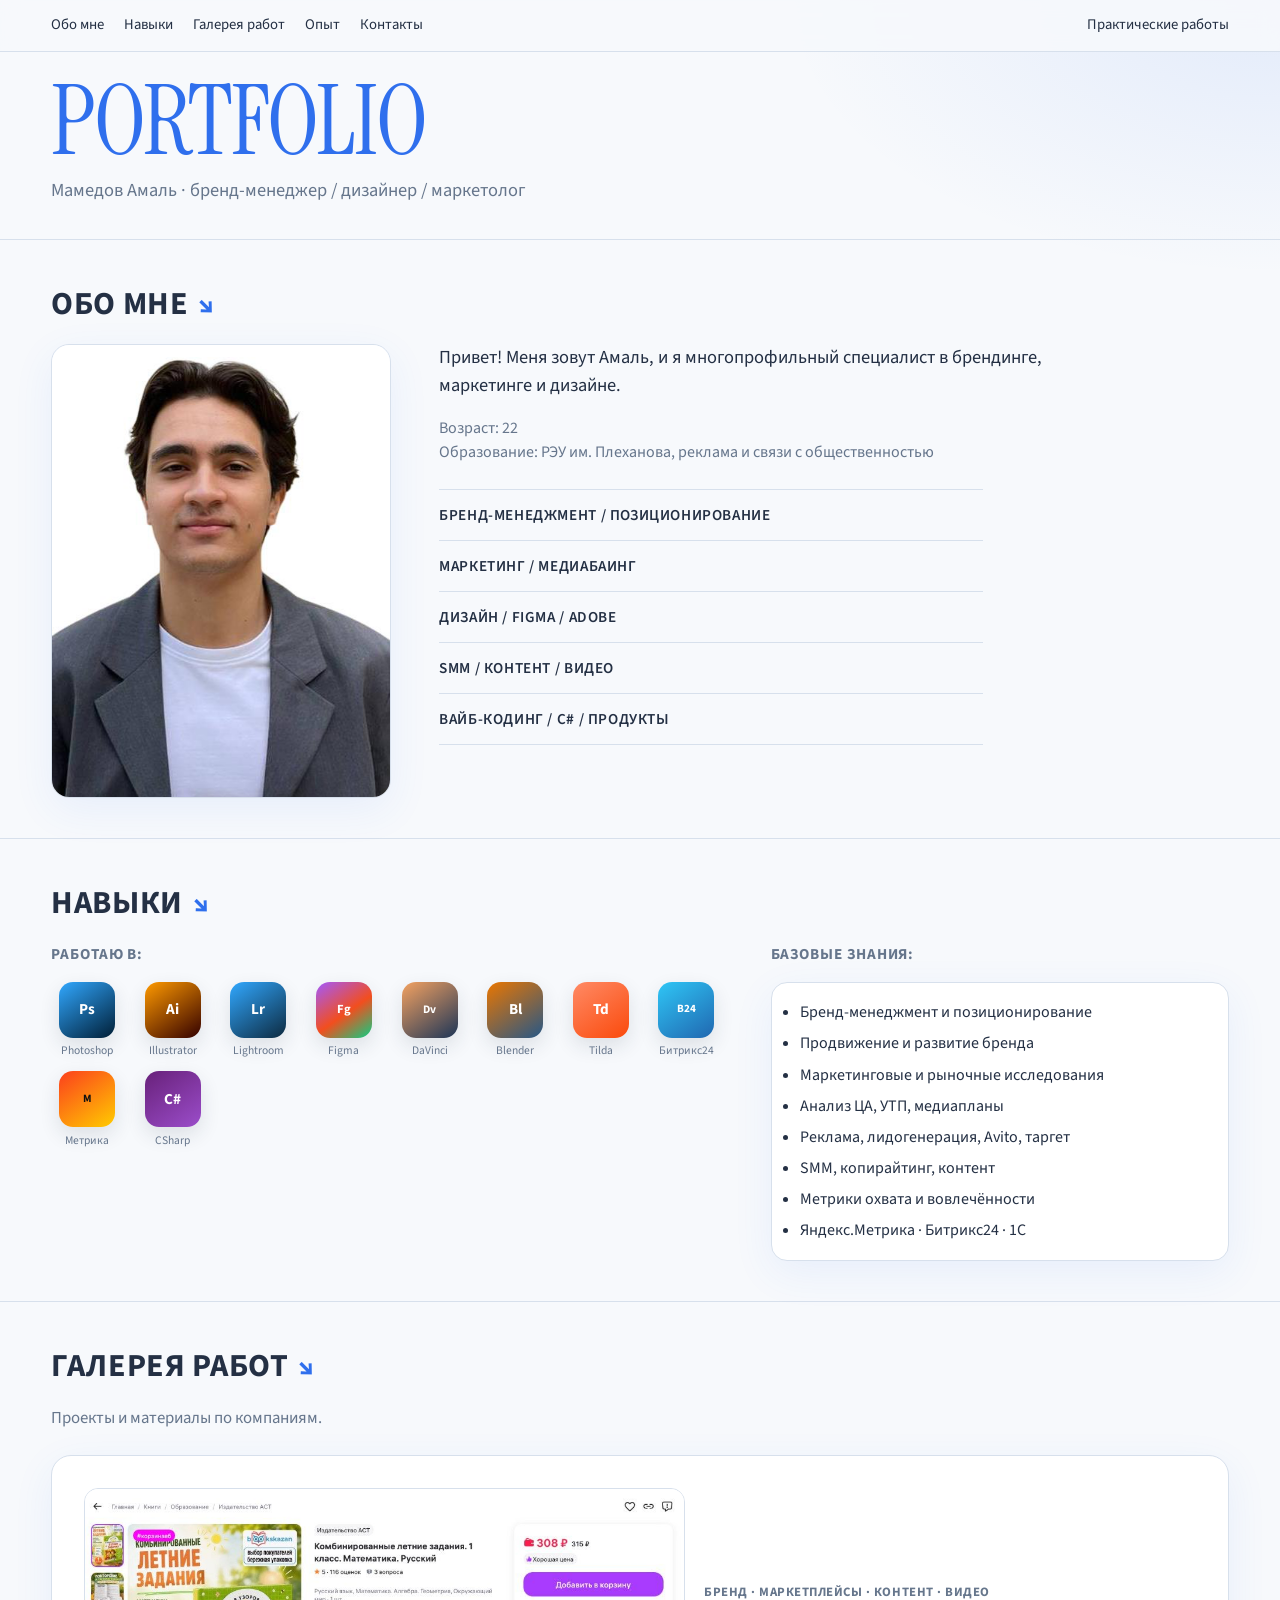
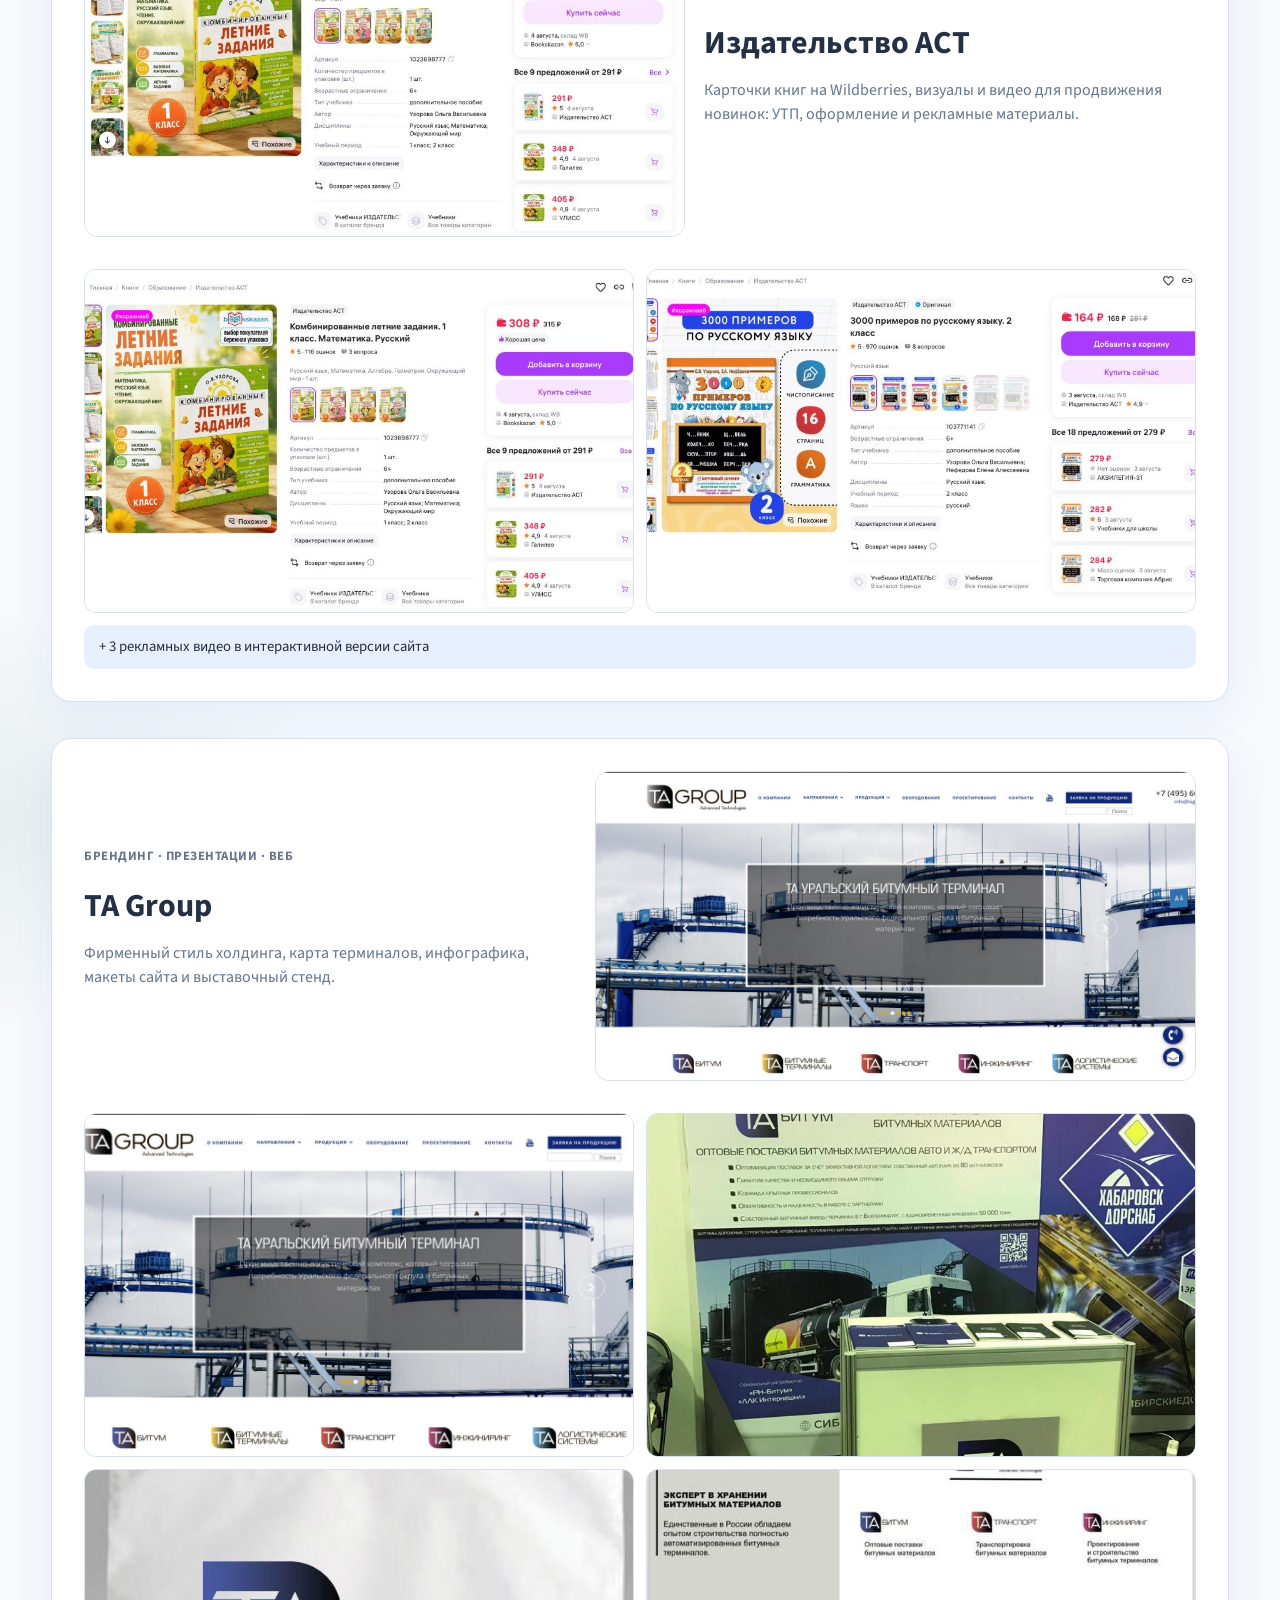
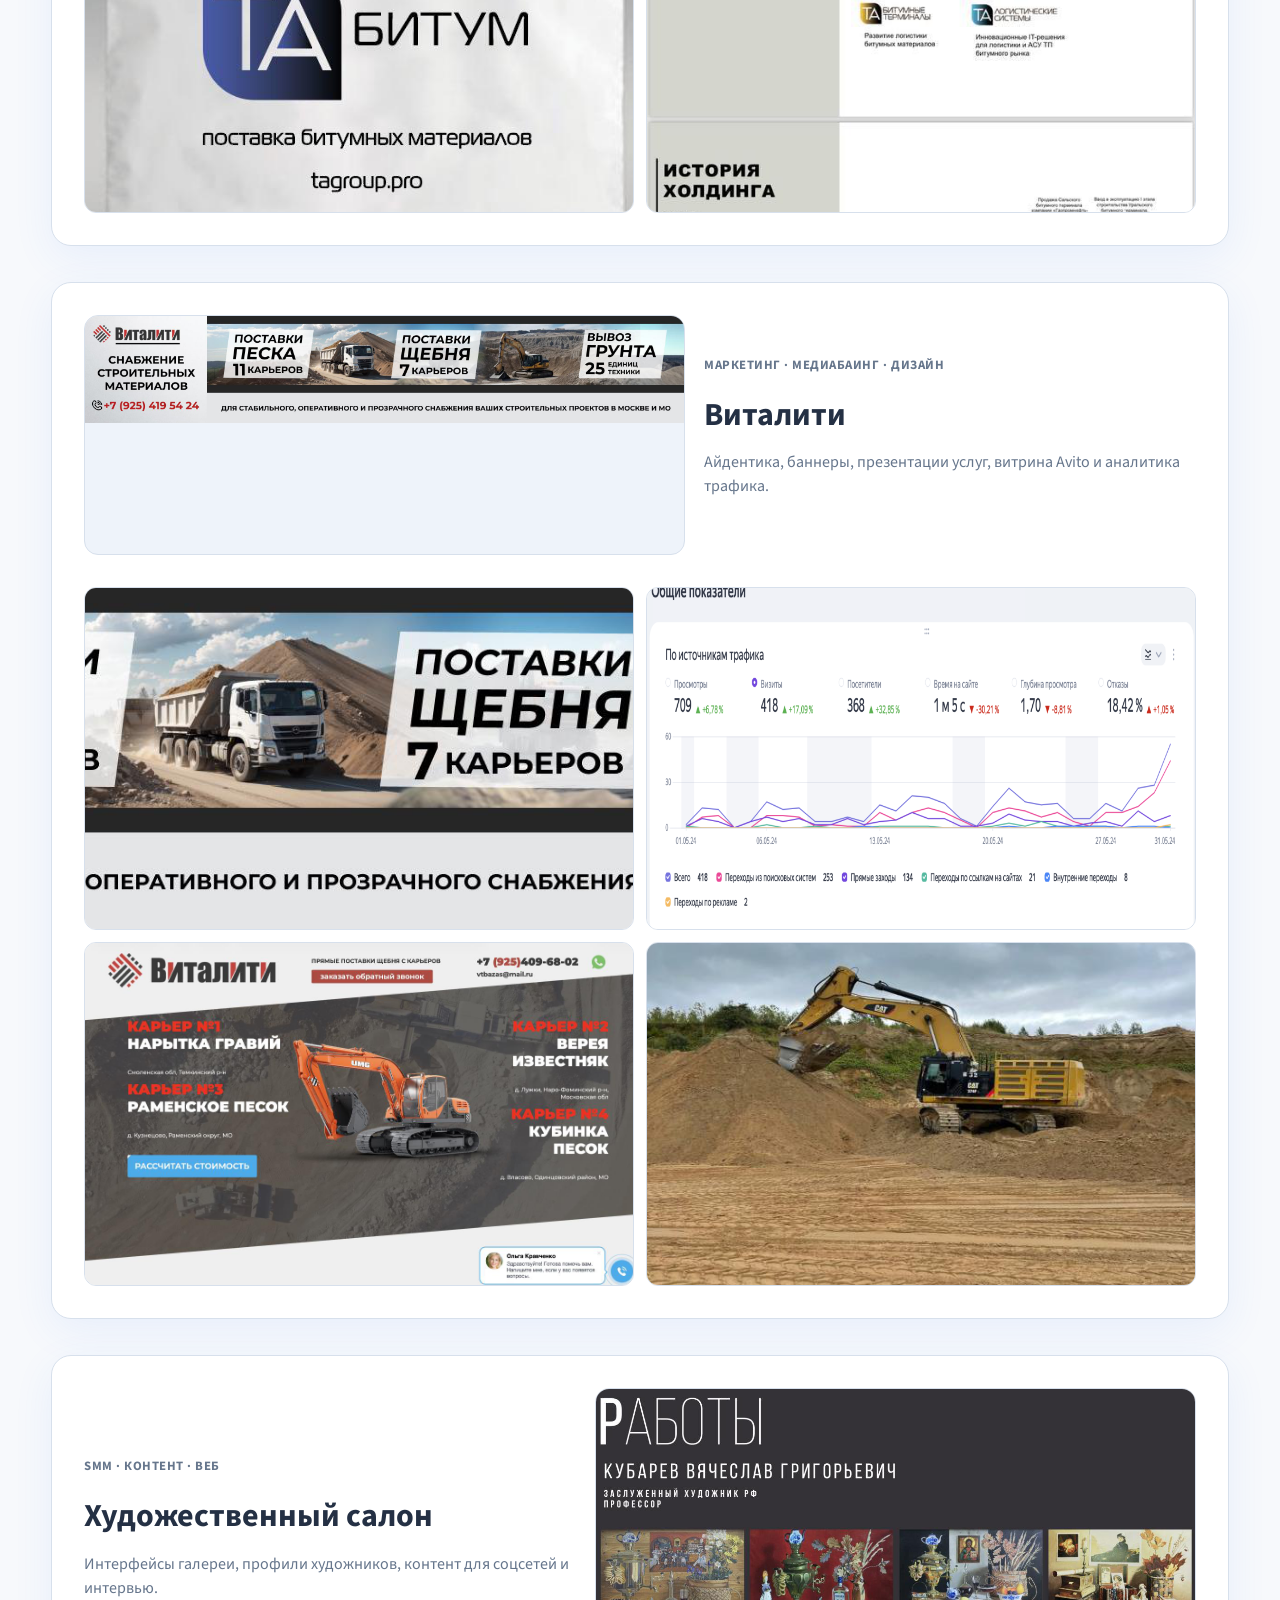
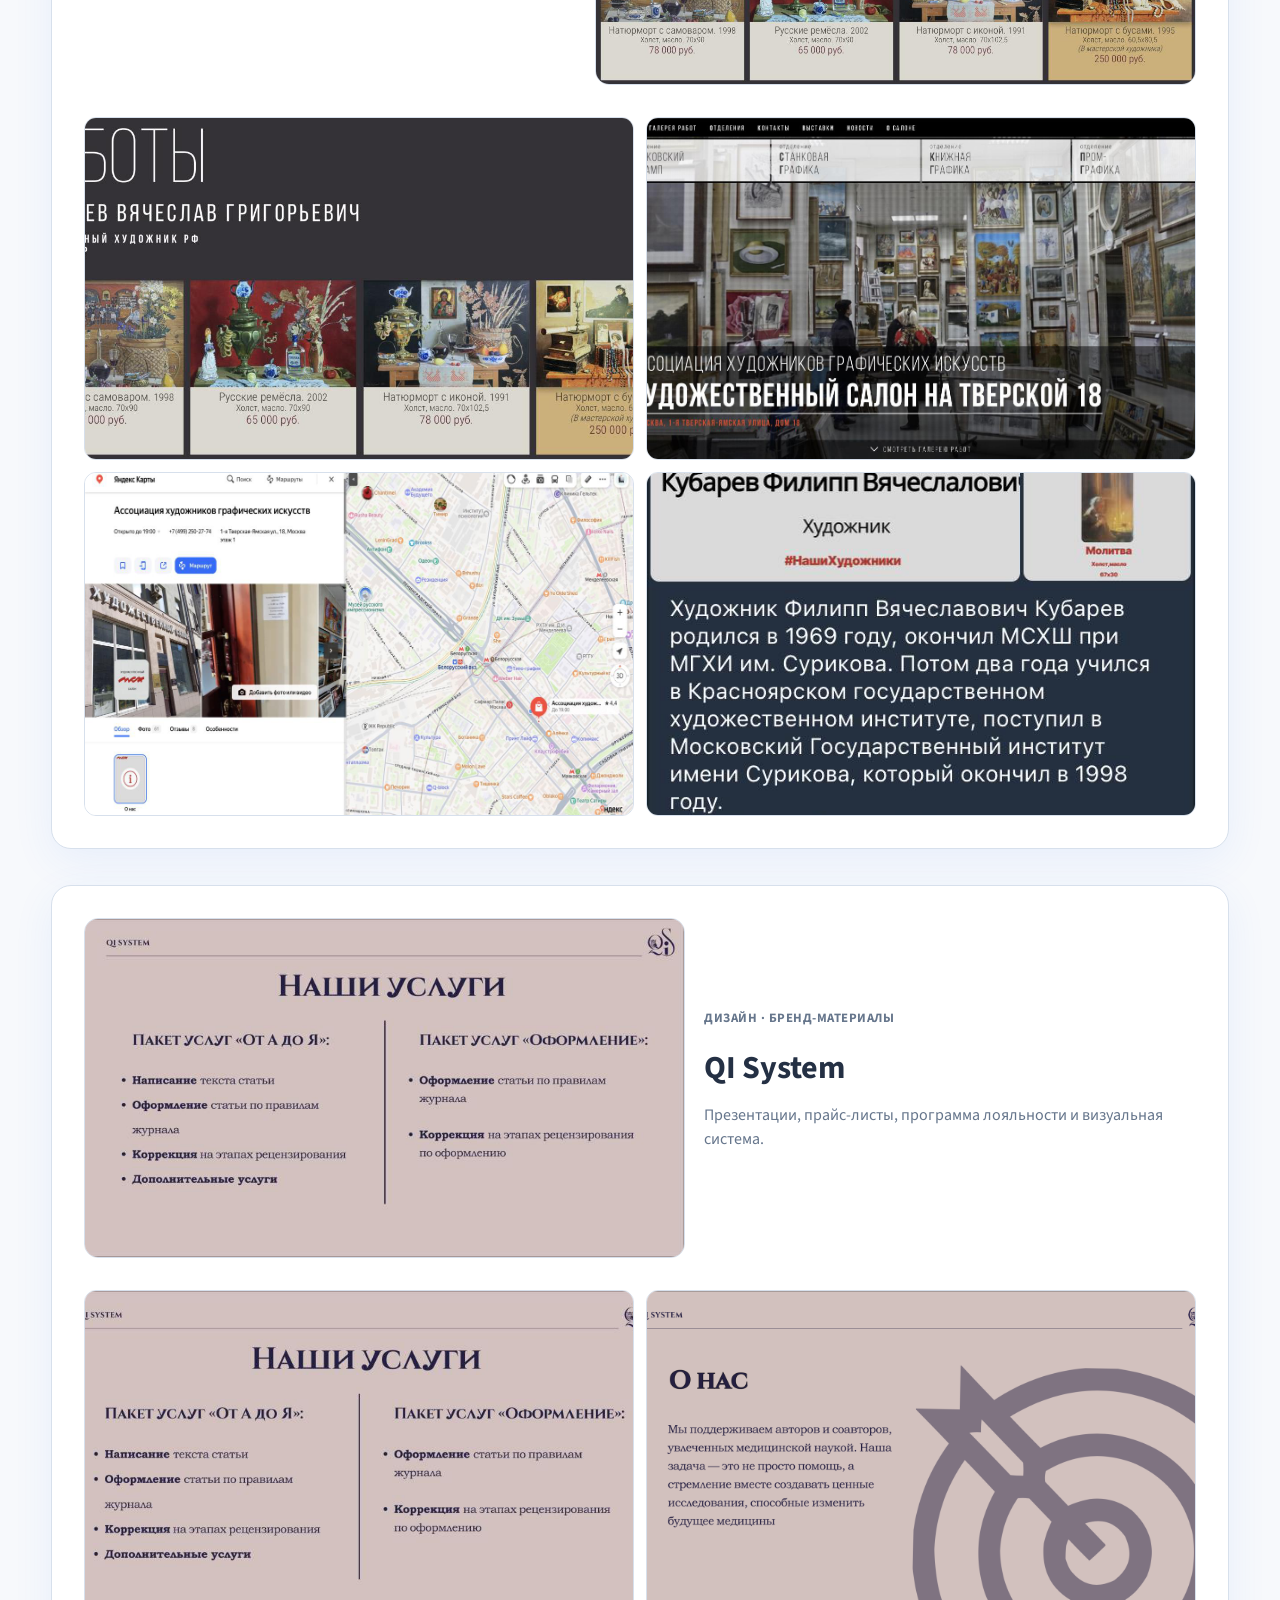
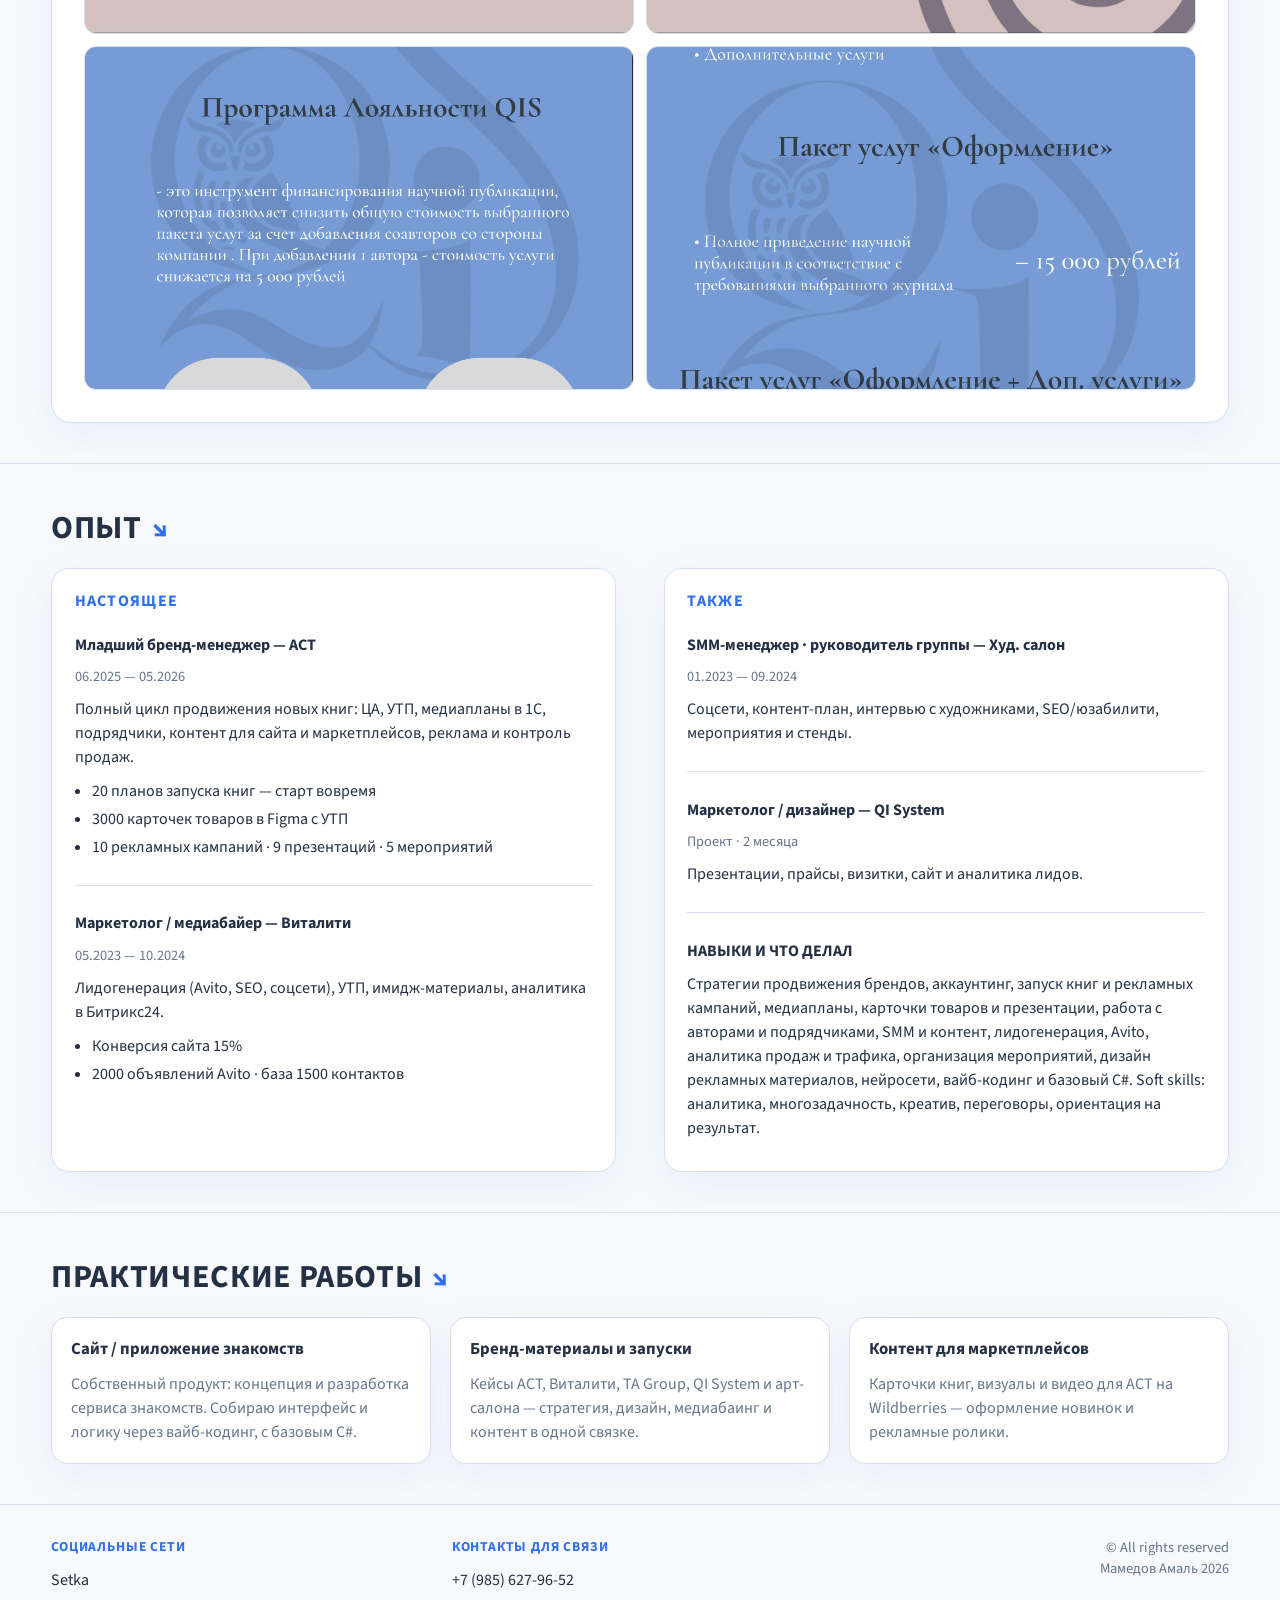
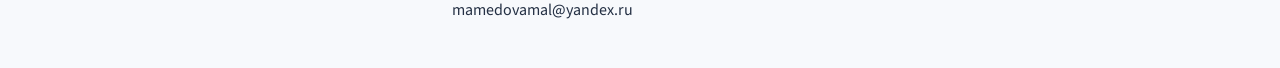
==== portfolio-print.html @ 8924c48b "Add personal portfolio website for GitHub Pages. Co-authored-by: Cursor <cursoragent@cursor.com>" ====
<!DOCTYPE html>
<html lang="ru">
<head>
  <meta charset="UTF-8" />
  <title>Мамедов Амаль — Portfolio</title>
  <link rel="stylesheet" href="styles.css" />
  <style>
    /* PDF overlay: same look as site, but everything unfolded */
    body {
      background:
        radial-gradient(900px 500px at 100% 0%, rgba(47, 111, 237, 0.1), transparent 55%),
        radial-gradient(700px 420px at 0% 30%, rgba(45, 106, 79, 0.08), transparent 50%),
        #f7f9fc !important;
    }
    .topbar .lang-btn,
    .menu-btn,
    .btn-open { display: none !important; }
    .topbar { position: relative; }
    .work-visual { cursor: default; pointer-events: none; }
    .work-gallery {
      display: grid;
      grid-template-columns: 1fr 1fr;
      gap: 0.75rem;
      margin-top: 1rem;
      padding: 0 1rem 1rem;
    }
    .work-gallery img {
      width: 100%;
      aspect-ratio: 16/10;
      object-fit: cover;
      border-radius: 12px;
      border: 1px solid var(--line);
    }
    .work {
      display: block !important;
      page-break-inside: avoid;
    }
    .work-inner {
      display: grid;
      grid-template-columns: 1.1fr 0.9fr;
      gap: 1.2rem;
      align-items: center;
      padding: 1rem;
    }
    .work-reverse .work-inner { grid-template-columns: 0.9fr 1.1fr; }
    .work-reverse .work-inner .work-visual { order: 2; }
    .work-reverse .work-inner .work-info { order: 1; }
    .video-note {
      grid-column: 1 / -1;
      margin: 0;
      padding: 0.7rem 0.9rem;
      border-radius: 10px;
      background: var(--accent-soft);
      color: var(--ink);
      font-size: 0.92rem;
    }
    .block, .hero, .footer { page-break-inside: avoid; }
    .hero-title { font-size: 72pt !important; }
    @page { size: A4; margin: 10mm; }
    @media print {
      .topbar { backdrop-filter: none; background: #f7f9fc; }
      body { -webkit-print-color-adjust: exact; print-color-adjust: exact; }
    }
  </style>
</head>
<body>
  <header class="topbar">
    <nav class="nav">
      <a href="#about">Обо мне</a>
      <a href="#skills">Навыки</a>
      <a href="#gallery">Галерея работ</a>
      <a href="#experience">Опыт</a>
      <a href="#contact">Контакты</a>
    </nav>
    <div class="topbar-right">
      <a href="#projects">Практические работы</a>
    </div>
  </header>

  <main>
    <section class="hero">
      <h1 class="hero-title">PORTFOLIO</h1>
      <p class="hero-sub">Мамедов Амаль · бренд-менеджер / дизайнер / маркетолог</p>
    </section>

    <section class="block" id="about">
      <h2 class="block-title">ОБО МНЕ <span class="arrow">↘</span></h2>
      <div class="about-grid">
        <div class="about-photo">
          <img src="assets/photo/amal.png" alt="Мамедов Амаль" />
        </div>
        <div class="about-copy">
          <p class="about-lead">
            Привет! Меня зовут Амаль, и я многопрофильный специалист в брендинге, маркетинге и дизайне.
          </p>
          <p class="about-meta">
            Возраст: 22<br />
            Образование: РЭУ им. Плеханова, реклама и связи с общественностью
          </p>
          <ul class="spec-list">
            <li>БРЕНД-МЕНЕДЖМЕНТ / ПОЗИЦИОНИРОВАНИЕ</li>
            <li>МАРКЕТИНГ / МЕДИАБАИНГ</li>
            <li>ДИЗАЙН / FIGMA / ADOBE</li>
            <li>SMM / КОНТЕНТ / ВИДЕО</li>
            <li>ВАЙБ-КОДИНГ / C# / ПРОДУКТЫ</li>
          </ul>
        </div>
      </div>
    </section>

    <section class="block" id="skills">
      <h2 class="block-title">НАВЫКИ <span class="arrow">↘</span></h2>
      <div class="skills-grid">
        <div>
          <h3 class="skills-label">РАБОТАЮ В:</h3>
          <div class="tool-icons">
            <div class="app-icon"><span class="app-badge app-ps">Ps</span><span class="app-name">Photoshop</span></div>
            <div class="app-icon"><span class="app-badge app-ai">Ai</span><span class="app-name">Illustrator</span></div>
            <div class="app-icon"><span class="app-badge app-lr">Lr</span><span class="app-name">Lightroom</span></div>
            <div class="app-icon"><span class="app-badge app-figma">Fg</span><span class="app-name">Figma</span></div>
            <div class="app-icon"><span class="app-badge app-davinci">Dv</span><span class="app-name">DaVinci</span></div>
            <div class="app-icon"><span class="app-badge app-blender">Bl</span><span class="app-name">Blender</span></div>
            <div class="app-icon"><span class="app-badge app-tilda">Td</span><span class="app-name">Tilda</span></div>
            <div class="app-icon"><span class="app-badge app-bitrix">B24</span><span class="app-name">Битрикс24</span></div>
            <div class="app-icon"><span class="app-badge app-metrica">М</span><span class="app-name">Метрика</span></div>
            <div class="app-icon"><span class="app-badge app-csharp">C#</span><span class="app-name">CSharp</span></div>
          </div>
        </div>
        <div>
          <h3 class="skills-label">БАЗОВЫЕ ЗНАНИЯ:</h3>
          <ul class="base-list">
            <li>Бренд-менеджмент и позиционирование</li>
            <li>Продвижение и развитие бренда</li>
            <li>Маркетинговые и рыночные исследования</li>
            <li>Анализ ЦА, УТП, медиапланы</li>
            <li>Реклама, лидогенерация, Avito, таргет</li>
            <li>SMM, копирайтинг, контент</li>
            <li>Метрики охвата и вовлечённости</li>
            <li>Яндекс.Метрика · Битрикс24 · 1С</li>
          </ul>
        </div>
      </div>
    </section>

    <section class="block" id="gallery">
      <h2 class="block-title">ГАЛЕРЕЯ РАБОТ <span class="arrow">↘</span></h2>
      <p class="section-note">Проекты и материалы по компаниям.</p>

      <div class="works-list">
        <article class="work">
          <div class="work-inner">
            <div class="work-visual"><img src="assets/works/ast/ast-1.jpg" alt="АСТ" /></div>
            <div class="work-info">
              <p class="work-tag">Бренд · маркетплейсы · контент · видео</p>
              <h3>Издательство АСТ</h3>
              <p>Карточки книг на Wildberries, визуалы и видео для продвижения новинок: УТП, оформление и рекламные материалы.</p>
            </div>
          </div>
          <div class="work-gallery">
            <img src="assets/works/ast/ast-1.jpg" alt="" />
            <img src="assets/works/ast/ast-2.jpg" alt="" />
            <p class="video-note">+ 3 рекламных видео в интерактивной версии сайта</p>
          </div>
        </article>

        <article class="work work-reverse">
          <div class="work-inner">
            <div class="work-visual"><img src="assets/works/ta-3.png" alt="TA Group" /></div>
            <div class="work-info">
              <p class="work-tag">Брендинг · презентации · веб</p>
              <h3>TA Group</h3>
              <p>Фирменный стиль холдинга, карта терминалов, инфографика, макеты сайта и выставочный стенд.</p>
            </div>
          </div>
          <div class="work-gallery">
            <img src="assets/works/ta-3.png" alt="" />
            <img src="assets/works/ta-1.png" alt="" />
            <img src="assets/works/ta-2.png" alt="" />
            <img src="assets/works/ta-4.png" alt="" />
          </div>
        </article>

        <article class="work">
          <div class="work-inner">
            <div class="work-visual"><img src="assets/works/vitality-2.png" alt="Виталити" /></div>
            <div class="work-info">
              <p class="work-tag">Маркетинг · медиабаинг · дизайн</p>
              <h3>Виталити</h3>
              <p>Айдентика, баннеры, презентации услуг, витрина Avito и аналитика трафика.</p>
            </div>
          </div>
          <div class="work-gallery">
            <img src="assets/works/vitality-2.png" alt="" />
            <img src="assets/works/vitality-1.png" alt="" />
            <img src="assets/works/vitality-3.png" alt="" />
            <img src="assets/works/vitality-5.png" alt="" />
          </div>
        </article>

        <article class="work work-reverse">
          <div class="work-inner">
            <div class="work-visual"><img src="assets/works/art-1.png" alt="Салон" /></div>
            <div class="work-info">
              <p class="work-tag">SMM · контент · веб</p>
              <h3>Художественный салон</h3>
              <p>Интерфейсы галереи, профили художников, контент для соцсетей и интервью.</p>
            </div>
          </div>
          <div class="work-gallery">
            <img src="assets/works/art-1.png" alt="" />
            <img src="assets/works/art-2.png" alt="" />
            <img src="assets/works/art-3.png" alt="" />
            <img src="assets/works/art-4.png" alt="" />
          </div>
        </article>

        <article class="work">
          <div class="work-inner">
            <div class="work-visual"><img src="assets/works/qis-3.png" alt="QI" /></div>
            <div class="work-info">
              <p class="work-tag">Дизайн · бренд-материалы</p>
              <h3>QI System</h3>
              <p>Презентации, прайс-листы, программа лояльности и визуальная система.</p>
            </div>
          </div>
          <div class="work-gallery">
            <img src="assets/works/qis-3.png" alt="" />
            <img src="assets/works/qis-1.png" alt="" />
            <img src="assets/works/qis-4.png" alt="" />
            <img src="assets/works/qis-5.png" alt="" />
          </div>
        </article>
      </div>
    </section>

    <section class="block" id="experience">
      <h2 class="block-title">ОПЫТ <span class="arrow">↘</span></h2>
      <div class="exp-grid">
        <article class="exp-col">
          <h3>НАСТОЯЩЕЕ</h3>
          <div class="exp-item">
            <p class="exp-role">Младший бренд-менеджер — АСТ</p>
            <p class="exp-time">06.2025 — 05.2026</p>
            <p>Полный цикл продвижения новых книг: ЦА, УТП, медиапланы в 1С, подрядчики, контент для сайта и маркетплейсов, реклама и контроль продаж.</p>
            <ul>
              <li>20 планов запуска книг — старт вовремя</li>
              <li>3000 карточек товаров в Figma с УТП</li>
              <li>10 рекламных кампаний · 9 презентаций · 5 мероприятий</li>
            </ul>
          </div>
          <div class="exp-item">
            <p class="exp-role">Маркетолог / медиабайер — Виталити</p>
            <p class="exp-time">05.2023 — 10.2024</p>
            <p>Лидогенерация (Avito, SEO, соцсети), УТП, имидж-материалы, аналитика в Битрикс24.</p>
            <ul>
              <li>Конверсия сайта 15%</li>
              <li>2000 объявлений Avito · база 1500 контактов</li>
            </ul>
          </div>
        </article>
        <article class="exp-col">
          <h3>ТАКЖЕ</h3>
          <div class="exp-item">
            <p class="exp-role">SMM-менеджер · руководитель группы — Худ. салон</p>
            <p class="exp-time">01.2023 — 09.2024</p>
            <p>Соцсети, контент-план, интервью с художниками, SEO/юзабилити, мероприятия и стенды.</p>
          </div>
          <div class="exp-item">
            <p class="exp-role">Маркетолог / дизайнер — QI System</p>
            <p class="exp-time">Проект · 2 месяца</p>
            <p>Презентации, прайсы, визитки, сайт и аналитика лидов.</p>
          </div>
          <div class="exp-item">
            <p class="exp-role">НАВЫКИ И ЧТО ДЕЛАЛ</p>
            <p>Стратегии продвижения брендов, аккаунтинг, запуск книг и рекламных кампаний, медиапланы, карточки товаров и презентации, работа с авторами и подрядчиками, SMM и контент, лидогенерация, Avito, аналитика продаж и трафика, организация мероприятий, дизайн рекламных материалов, нейросети, вайб-кодинг и базовый C#. Soft skills: аналитика, многозадачность, креатив, переговоры, ориентация на результат.</p>
          </div>
        </article>
      </div>
    </section>

    <section class="block" id="projects">
      <h2 class="block-title">ПРАКТИЧЕСКИЕ РАБОТЫ <span class="arrow">↘</span></h2>
      <div class="projects-list">
        <article class="project">
          <h3>Сайт / приложение знакомств</h3>
          <p>Собственный продукт: концепция и разработка сервиса знакомств. Собираю интерфейс и логику через вайб-кодинг, с базовым C#.</p>
        </article>
        <article class="project">
          <h3>Бренд-материалы и запуски</h3>
          <p>Кейсы АСТ, Виталити, TA Group, QI System и арт-салона — стратегия, дизайн, медиабаинг и контент в одной связке.</p>
        </article>
        <article class="project">
          <h3>Контент для маркетплейсов</h3>
          <p>Карточки книг, визуалы и видео для АСТ на Wildberries — оформление новинок и рекламные ролики.</p>
        </article>
      </div>
    </section>
  </main>

  <footer class="footer" id="contact">
    <div class="footer-col">
      <h3>СОЦИАЛЬНЫЕ СЕТИ</h3>
      <a href="https://set.ki/account/GkMuLBS">Setka</a>
    </div>
    <div class="footer-col">
      <h3>КОНТАКТЫ ДЛЯ СВЯЗИ</h3>
      <a href="tel:+79856279652">+7 (985) 627-96-52</a>
      <a href="mailto:mamedovamal@yandex.ru">mamedovamal@yandex.ru</a>
    </div>
    <div class="footer-col footer-copy">
      <p>© All rights reserved<br />Мамедов Амаль 2026</p>
    </div>
  </footer>
</body>
</html>
---- styles.css ----
@font-face {
  font-family: "Instrument Serif";
  src: url("assets/fonts/InstrumentSerif.ttf") format("truetype");
  font-weight: 400;
  font-display: swap;
}

@font-face {
  font-family: "Source Sans 3";
  src: url("assets/fonts/SourceSans3.ttf") format("truetype");
  font-weight: 300 700;
  font-display: swap;
}

:root {
  --bg: #f7f9fc;
  --bg-soft: #eef4ff;
  --ink: #243044;
  --muted: #66768c;
  --line: #d7e0ec;
  --line-strong: #c5d2e3;
  --accent: #2f6fed;
  --accent-soft: #e8f0ff;
  --green: #2d6a4f;
  --soft: #ffffff;
  --shadow: 0 12px 40px rgba(47, 111, 237, 0.08);
  --font-serif: "Instrument Serif", "Times New Roman", serif;
  --font-sans: "Source Sans 3", "Avenir Next", "Segoe UI", sans-serif;
  --pad: clamp(1rem, 4vw, 3.5rem);
}

*,
*::before,
*::after {
  box-sizing: border-box;
}

html {
  scroll-behavior: smooth;
}

body {
  margin: 0;
  background:
    radial-gradient(900px 500px at 100% 0%, rgba(47, 111, 237, 0.1), transparent 55%),
    radial-gradient(700px 420px at 0% 30%, rgba(45, 106, 79, 0.08), transparent 50%),
    var(--bg);
  color: var(--ink);
  font-family: var(--font-sans);
  font-size: 16px;
  line-height: 1.5;
}

img {
  display: block;
  max-width: 100%;
}

a {
  color: inherit;
  text-decoration: none;
}

button {
  font: inherit;
  color: inherit;
  background: none;
  border: 0;
  cursor: pointer;
  padding: 0;
}

.topbar {
  position: sticky;
  top: 0;
  z-index: 40;
  display: flex;
  justify-content: space-between;
  align-items: center;
  gap: 1rem;
  padding: 0.9rem var(--pad);
  background: rgba(247, 249, 252, 0.9);
  border-bottom: 1px solid var(--line);
  backdrop-filter: blur(10px);
}

.nav {
  display: flex;
  flex-wrap: wrap;
  gap: 1.25rem;
  font-size: 0.92rem;
}

.nav a:hover,
.topbar-right a:hover {
  color: var(--accent);
}

.topbar-right {
  display: flex;
  align-items: center;
  gap: 1.1rem;
  font-size: 0.92rem;
}

.lang-btn {
  border: 1px solid var(--line-strong);
  background: #fff;
  border-radius: 999px;
  padding: 0.35rem 0.75rem;
  font-size: 0.78rem;
  letter-spacing: 0.04em;
  color: var(--accent);
  font-weight: 700;
}

.menu-btn {
  display: none;
  font-size: 1.2rem;
  line-height: 1;
}

.hero {
  padding: 1.8rem var(--pad) 0.8rem;
  border-bottom: 1px solid var(--line);
}

.hero-title {
  margin: 0;
  font-family: var(--font-serif);
  font-weight: 400;
  font-size: clamp(4.2rem, 18vw, 11.5rem);
  line-height: 0.85;
  letter-spacing: -0.02em;
  color: var(--accent);
  text-transform: uppercase;
}

.hero-sub {
  margin: 0.9rem 0 1.4rem;
  font-size: clamp(0.95rem, 2vw, 1.15rem);
  color: var(--muted);
}

.block {
  padding: 2.5rem var(--pad);
  border-bottom: 1px solid var(--line);
}

.block-title {
  margin: 0 0 1rem;
  font-family: var(--font-sans);
  font-size: clamp(1.5rem, 3vw, 2rem);
  font-weight: 700;
  letter-spacing: 0.02em;
  text-transform: uppercase;
  display: flex;
  align-items: baseline;
  gap: 0.55rem;
  color: var(--ink);
}

.arrow {
  font-size: 0.9em;
  line-height: 1;
  color: var(--accent);
}

.section-note {
  margin: 0 0 1.5rem;
  max-width: 40rem;
  color: var(--muted);
  font-size: 1.05rem;
}

.about-grid {
  display: grid;
  grid-template-columns: minmax(220px, 340px) 1fr;
  gap: clamp(1.5rem, 4vw, 3rem);
  align-items: start;
}

.about-photo {
  background: linear-gradient(180deg, #e8f0ff, #ffffff);
  border: 1px solid var(--line);
  border-radius: 18px;
  overflow: hidden;
  aspect-ratio: 3 / 4;
  box-shadow: var(--shadow);
}

.about-photo img {
  width: 100%;
  height: 100%;
  object-fit: cover;
  object-position: center top;
}

.about-lead {
  margin: 0 0 1rem;
  font-size: 1.15rem;
  max-width: 38rem;
}

.about-meta {
  margin: 0 0 1.6rem;
  color: var(--muted);
}

.spec-list {
  list-style: none;
  margin: 0;
  padding: 0;
  max-width: 34rem;
}

.spec-list li {
  padding: 0.85rem 0;
  border-top: 1px solid var(--line);
  font-size: 0.95rem;
  letter-spacing: 0.04em;
  font-weight: 600;
}

.spec-list li:last-child {
  border-bottom: 1px solid var(--line);
}

.skills-grid {
  display: grid;
  grid-template-columns: 1.2fr 0.8fr;
  gap: 2rem;
}

.skills-label {
  margin: 0 0 1rem;
  font-size: 0.95rem;
  letter-spacing: 0.06em;
  color: var(--muted);
}

.tool-icons {
  display: flex;
  flex-wrap: wrap;
  gap: 0.85rem;
  align-items: stretch;
}

.app-icon {
  width: 72px;
  display: flex;
  flex-direction: column;
  align-items: center;
  gap: 0.4rem;
  text-align: center;
}

.app-badge {
  width: 56px;
  height: 56px;
  border-radius: 14px;
  display: grid;
  place-items: center;
  color: #fff;
  font-weight: 800;
  font-size: 0.95rem;
  box-shadow: 0 8px 20px rgba(36, 48, 68, 0.12);
}

.app-name {
  font-size: 0.72rem;
  color: var(--muted);
  line-height: 1.2;
}

.app-ps { background: linear-gradient(145deg, #31a8ff, #001e36); }
.app-ai { background: linear-gradient(145deg, #ff9a00, #330000); }
.app-lr { background: linear-gradient(145deg, #31a8ff, #0d2a40); }
.app-figma { background: linear-gradient(145deg, #a259ff, #f24e1e 55%, #0acf83); font-size: 0.78rem; }
.app-davinci { background: linear-gradient(145deg, #f4a261, #1d3557); font-size: 0.72rem; }
.app-blender { background: linear-gradient(145deg, #ea7600, #265787); }
.app-tilda { background: linear-gradient(145deg, #ff8a65, #fa4a0c); }
.app-bitrix { background: linear-gradient(145deg, #2fc6f6, #2067b0); font-size: 0.7rem; }
.app-metrica { background: linear-gradient(145deg, #fc3f1d, #ffcc00); color: #111; font-size: 0.7rem; }
.app-csharp { background: linear-gradient(145deg, #68217a, #9b4dca); }

.base-list {
  margin: 0;
  padding: 1.1rem 1.1rem 1.1rem 1.8rem;
  color: var(--ink);
  background: #fff;
  border: 1px solid var(--line);
  border-radius: 16px;
  box-shadow: var(--shadow);
}

.base-list li + li {
  margin-top: 0.45rem;
}

.works-list {
  display: grid;
  gap: clamp(1.5rem, 4vh, 2.8rem);
}

.work {
  display: grid;
  grid-template-columns: 1.15fr 0.85fr;
  gap: clamp(1rem, 3vw, 2rem);
  align-items: center;
  background: #fff;
  border: 1px solid var(--line);
  border-radius: 20px;
  padding: 1rem;
  box-shadow: var(--shadow);
}

.work-reverse {
  grid-template-columns: 0.85fr 1.15fr;
}

.work-reverse .work-visual {
  order: 2;
}

.work-reverse .work-info {
  order: 1;
}

.work-visual {
  display: block;
  width: 100%;
  overflow: hidden;
  border-radius: 14px;
  background: #eef3fa;
  min-height: 240px;
  border: 1px solid var(--line);
}

.work-visual img {
  width: 100%;
  height: 100%;
  max-height: 380px;
  object-fit: cover;
  transition: transform 0.45s ease;
}

.work:hover .work-visual img {
  transform: scale(1.03);
}

.work-tag {
  margin: 0 0 0.45rem;
  color: var(--accent);
  font-size: 0.8rem;
  font-weight: 700;
  letter-spacing: 0.04em;
  text-transform: uppercase;
}

.work-info h3 {
  margin: 0 0 0.7rem;
  font-size: clamp(1.5rem, 2.5vw, 2.1rem);
}

.work-info p {
  margin: 0 0 1rem;
  color: var(--muted);
}

.btn-open {
  display: inline-flex;
  align-items: center;
  min-height: 42px;
  padding: 0.55rem 1.1rem;
  border-radius: 999px;
  background: var(--accent);
  color: #fff;
  font-weight: 600;
  transition: transform 0.2s ease, background 0.2s ease;
}

.btn-open:hover {
  transform: translateY(-2px);
  background: #1f5bd1;
}

.gallery-grid {
  display: grid;
  grid-template-columns: repeat(4, 1fr);
  gap: 0.75rem;
}

.photo-grid {
  grid-template-columns: repeat(4, 1fr);
}

.gallery-item {
  display: block;
  width: 100%;
  aspect-ratio: 1;
  overflow: hidden;
  background: #fff;
  border: 1px solid var(--line);
  border-radius: 14px;
  box-shadow: 0 6px 18px rgba(36, 48, 68, 0.05);
}

.gallery-item img {
  width: 100%;
  height: 100%;
  object-fit: cover;
  transition: transform 0.45s ease;
}

.gallery-item:hover img {
  transform: scale(1.04);
}

.lightbox-caption {
  position: absolute;
  bottom: 1.2rem;
  left: 50%;
  transform: translateX(-50%);
  color: #fff;
  background: rgba(20, 28, 40, 0.65);
  padding: 0.45rem 0.9rem;
  border-radius: 999px;
  font-size: 0.9rem;
  white-space: nowrap;
}

.exp-grid {
  display: grid;
  grid-template-columns: 1fr 1fr;
  gap: clamp(1.5rem, 4vw, 3rem);
}

.exp-col {
  background: #fff;
  border: 1px solid var(--line);
  border-radius: 18px;
  padding: 1.3rem 1.4rem;
  box-shadow: var(--shadow);
}

.exp-col h3 {
  margin: 0 0 1.2rem;
  font-size: 1rem;
  letter-spacing: 0.08em;
  color: var(--accent);
}

.exp-item + .exp-item {
  margin-top: 1.6rem;
  padding-top: 1.6rem;
  border-top: 1px solid var(--line);
}

.exp-role {
  margin: 0 0 0.25rem;
  font-weight: 700;
}

.exp-time {
  margin: 0 0 0.6rem;
  color: var(--muted);
  font-size: 0.9rem;
}

.exp-item p {
  margin: 0 0 0.6rem;
}

.exp-item ul {
  margin: 0;
  padding-left: 1.1rem;
}

.exp-item li + li {
  margin-top: 0.25rem;
}

.projects-list {
  display: grid;
  grid-template-columns: repeat(3, 1fr);
  gap: 1.2rem;
}

.project {
  background: #fff;
  border: 1px solid var(--line);
  border-radius: 16px;
  padding: 1.2rem;
  box-shadow: var(--shadow);
}

.project h3 {
  margin: 0 0 0.6rem;
  font-size: 1.05rem;
}

.project p {
  margin: 0;
  color: var(--muted);
}

.footer {
  display: grid;
  grid-template-columns: 1fr 1fr 1fr;
  gap: 1.5rem;
  padding: 2rem var(--pad) 2.5rem;
}

.footer-col h3 {
  margin: 0 0 0.7rem;
  font-size: 0.85rem;
  letter-spacing: 0.06em;
  color: var(--accent);
}

.footer-col a {
  display: block;
  margin-bottom: 0.35rem;
}

.footer-col a:hover {
  color: var(--accent);
}

.footer-copy {
  text-align: right;
  color: var(--muted);
  font-size: 0.9rem;
}

.footer-copy p {
  margin: 0;
}

.lightbox {
  position: fixed;
  inset: 0;
  z-index: 100;
  display: grid;
  place-items: center;
  background: rgba(20, 28, 40, 0.88);
  padding: 2rem;
}

.lightbox[hidden] {
  display: none;
}

.lightbox-media {
  display: grid;
  place-items: center;
  max-width: min(1100px, 92vw);
  max-height: 84vh;
}

.lightbox img,
.lightbox video {
  max-width: min(1100px, 92vw);
  max-height: 78vh;
  object-fit: contain;
  border-radius: 10px;
  background: #000;
}

.lightbox video {
  width: min(900px, 92vw);
}

.lightbox-close,
.lightbox-nav {
  position: absolute;
  color: #fff;
  font-size: 2rem;
  width: 44px;
  height: 44px;
}

.lightbox-close {
  top: 1rem;
  right: 1rem;
}

.lightbox-nav.prev {
  left: 1rem;
}

.lightbox-nav.next {
  right: 1rem;
}

@media (max-width: 960px) {
  .gallery-grid,
  .photo-grid {
    grid-template-columns: repeat(2, 1fr);
  }

  .work,
  .work-reverse,
  .skills-grid,
  .exp-grid,
  .projects-list,
  .footer {
    grid-template-columns: 1fr;
  }

  .work-reverse .work-visual,
  .work-reverse .work-info {
    order: initial;
  }

  .footer-copy {
    text-align: left;
  }
}

@media (max-width: 720px) {
  .about-grid {
    grid-template-columns: 1fr;
  }

  .about-photo {
    max-width: 280px;
  }

  .nav {
    display: none;
    position: absolute;
    top: 52px;
    left: 0;
    right: 0;
    flex-direction: column;
    gap: 0;
    background: #f7f9fc;
    border-bottom: 1px solid var(--line);
    padding: 0.5rem var(--pad) 1rem;
  }

  .nav.open {
    display: flex;
  }

  .nav a {
    padding: 0.7rem 0;
    border-bottom: 1px solid var(--line);
  }

  .menu-btn {
    display: inline-block;
  }

  .topbar-right > a {
    display: none;
  }

  .lightbox-nav {
    display: none;
  }
}
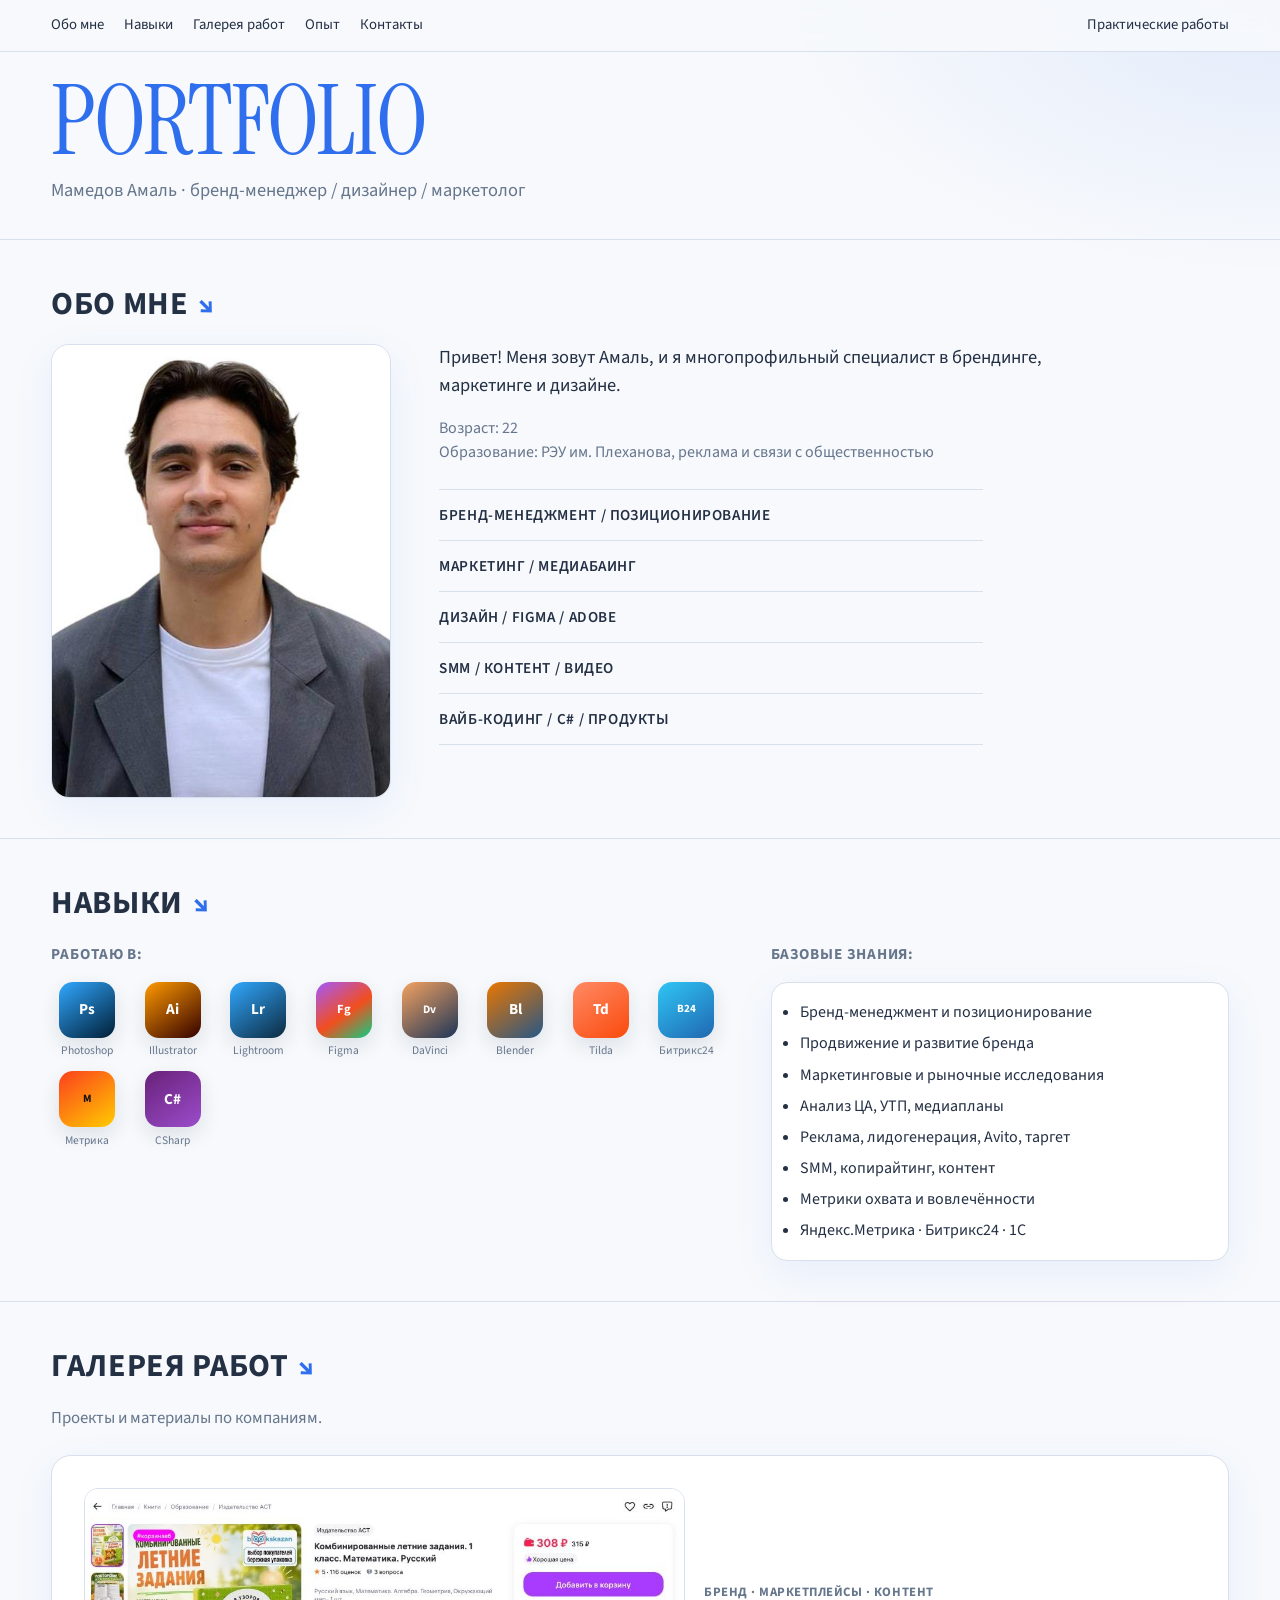
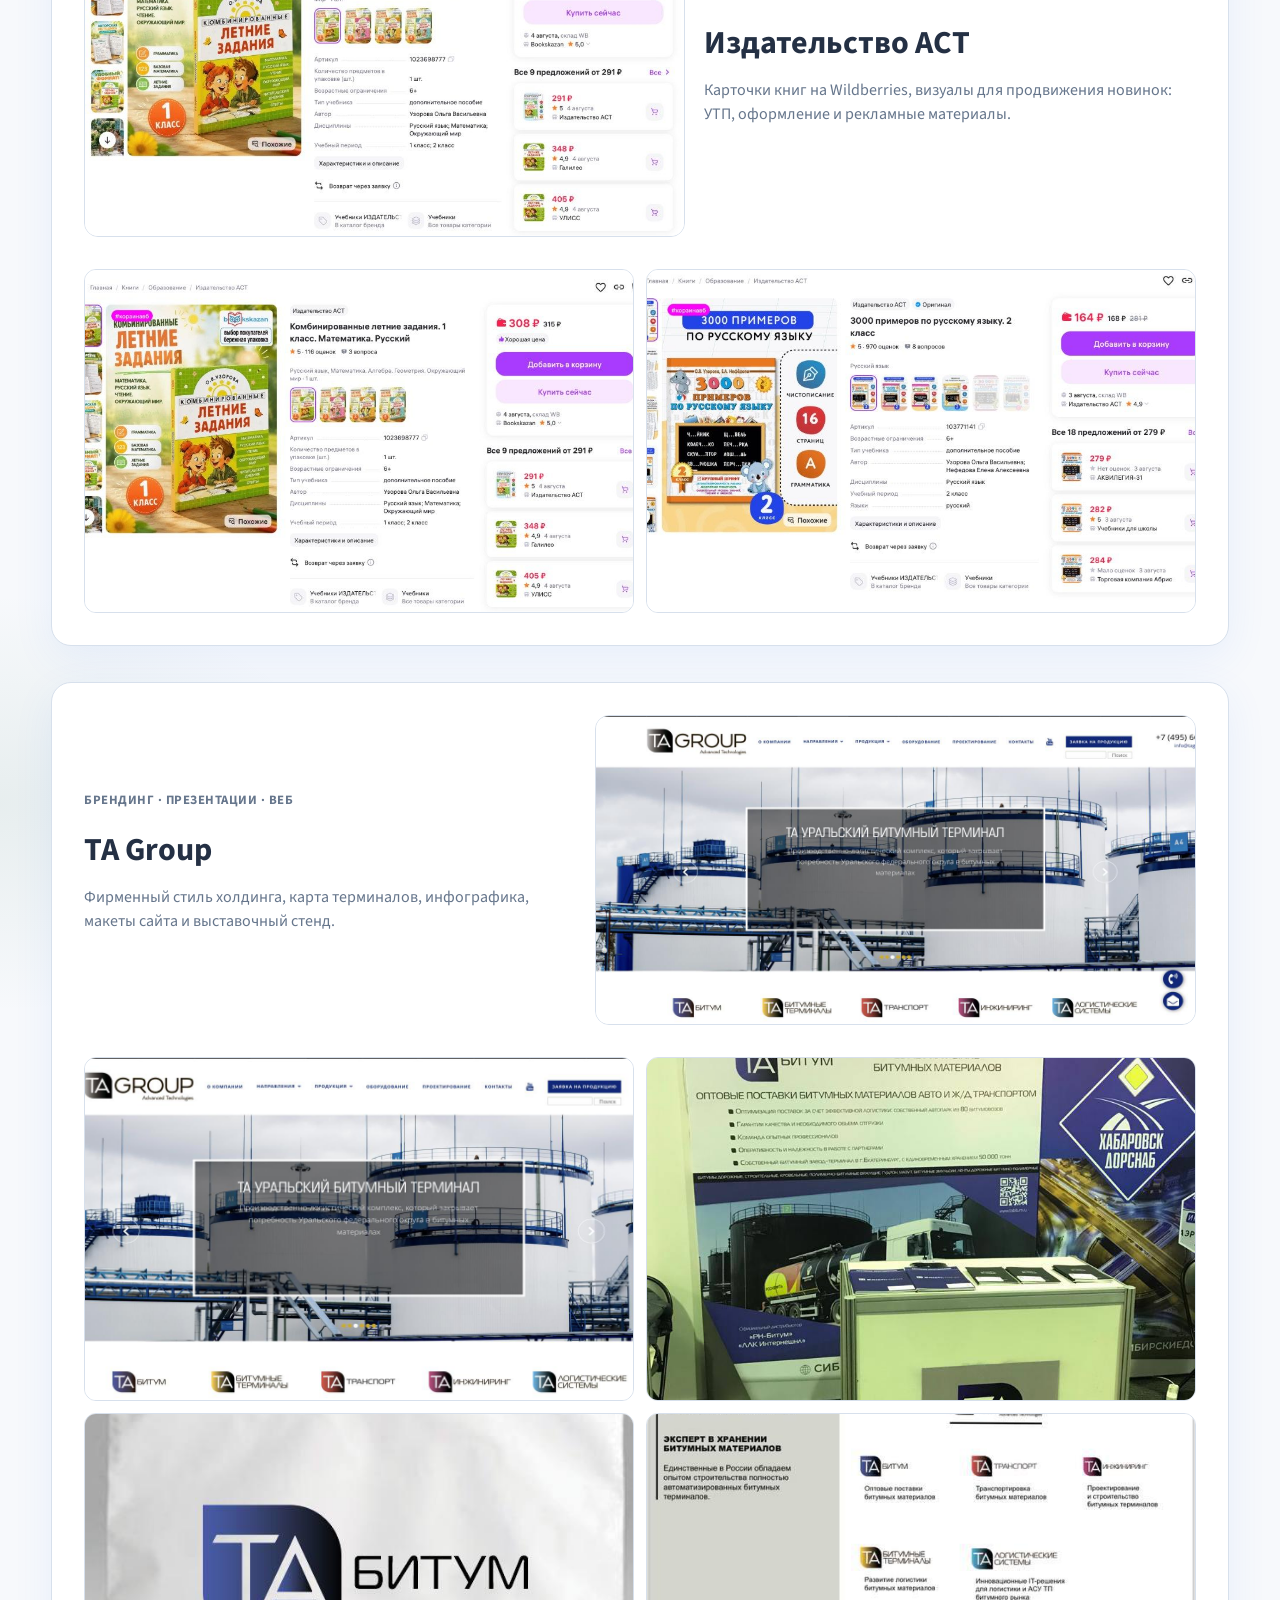
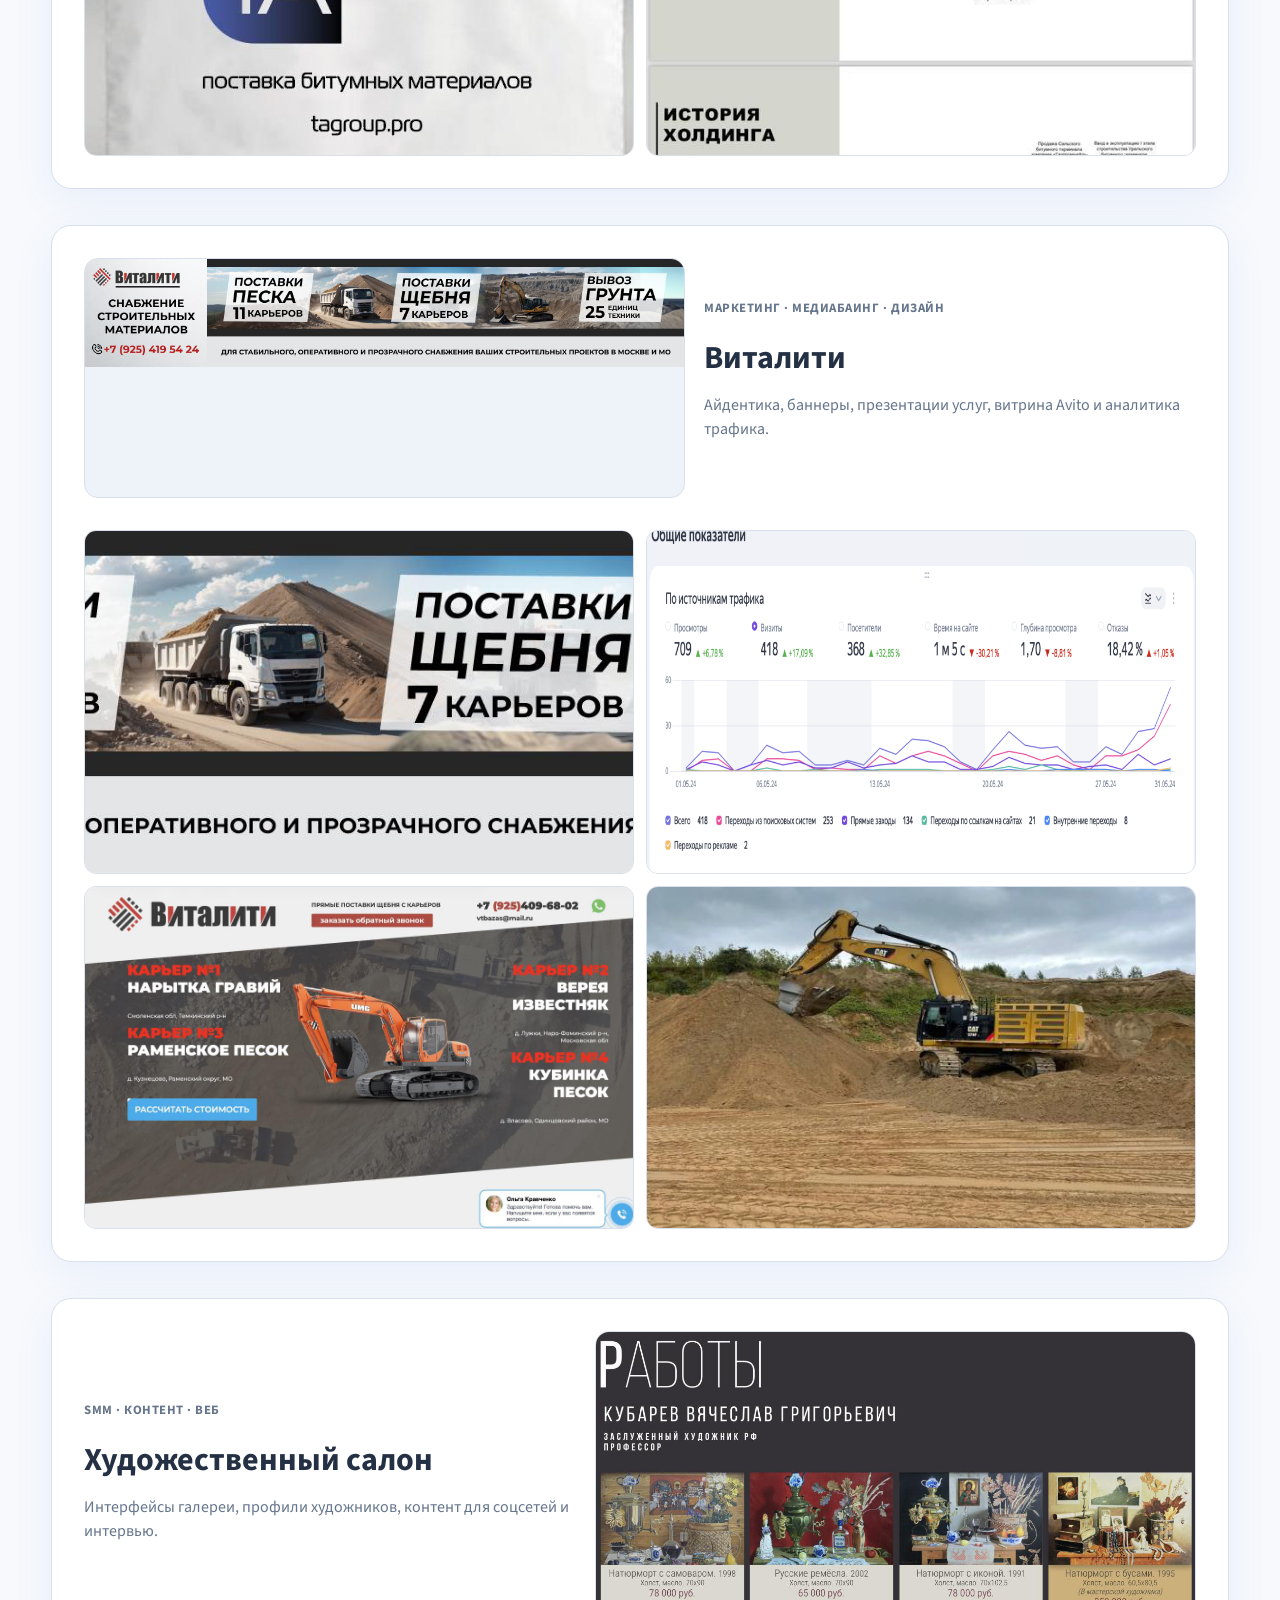
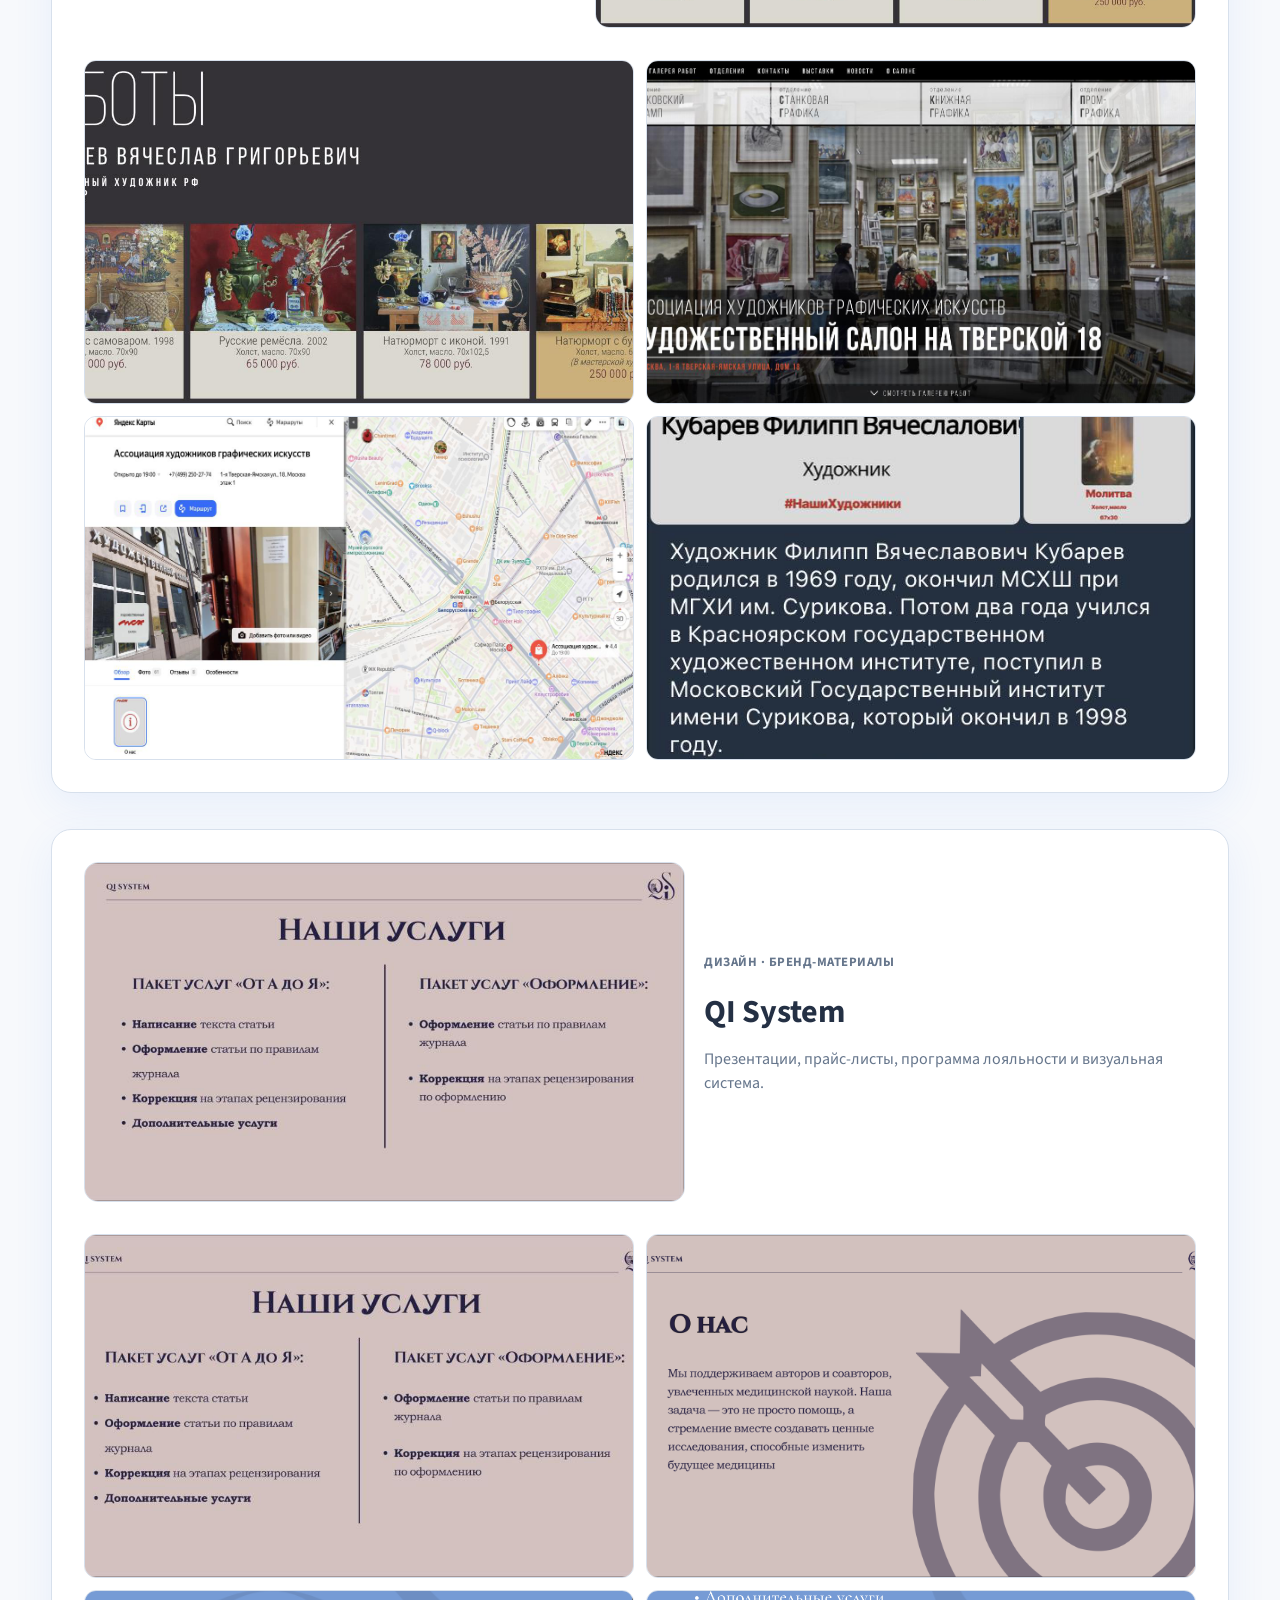
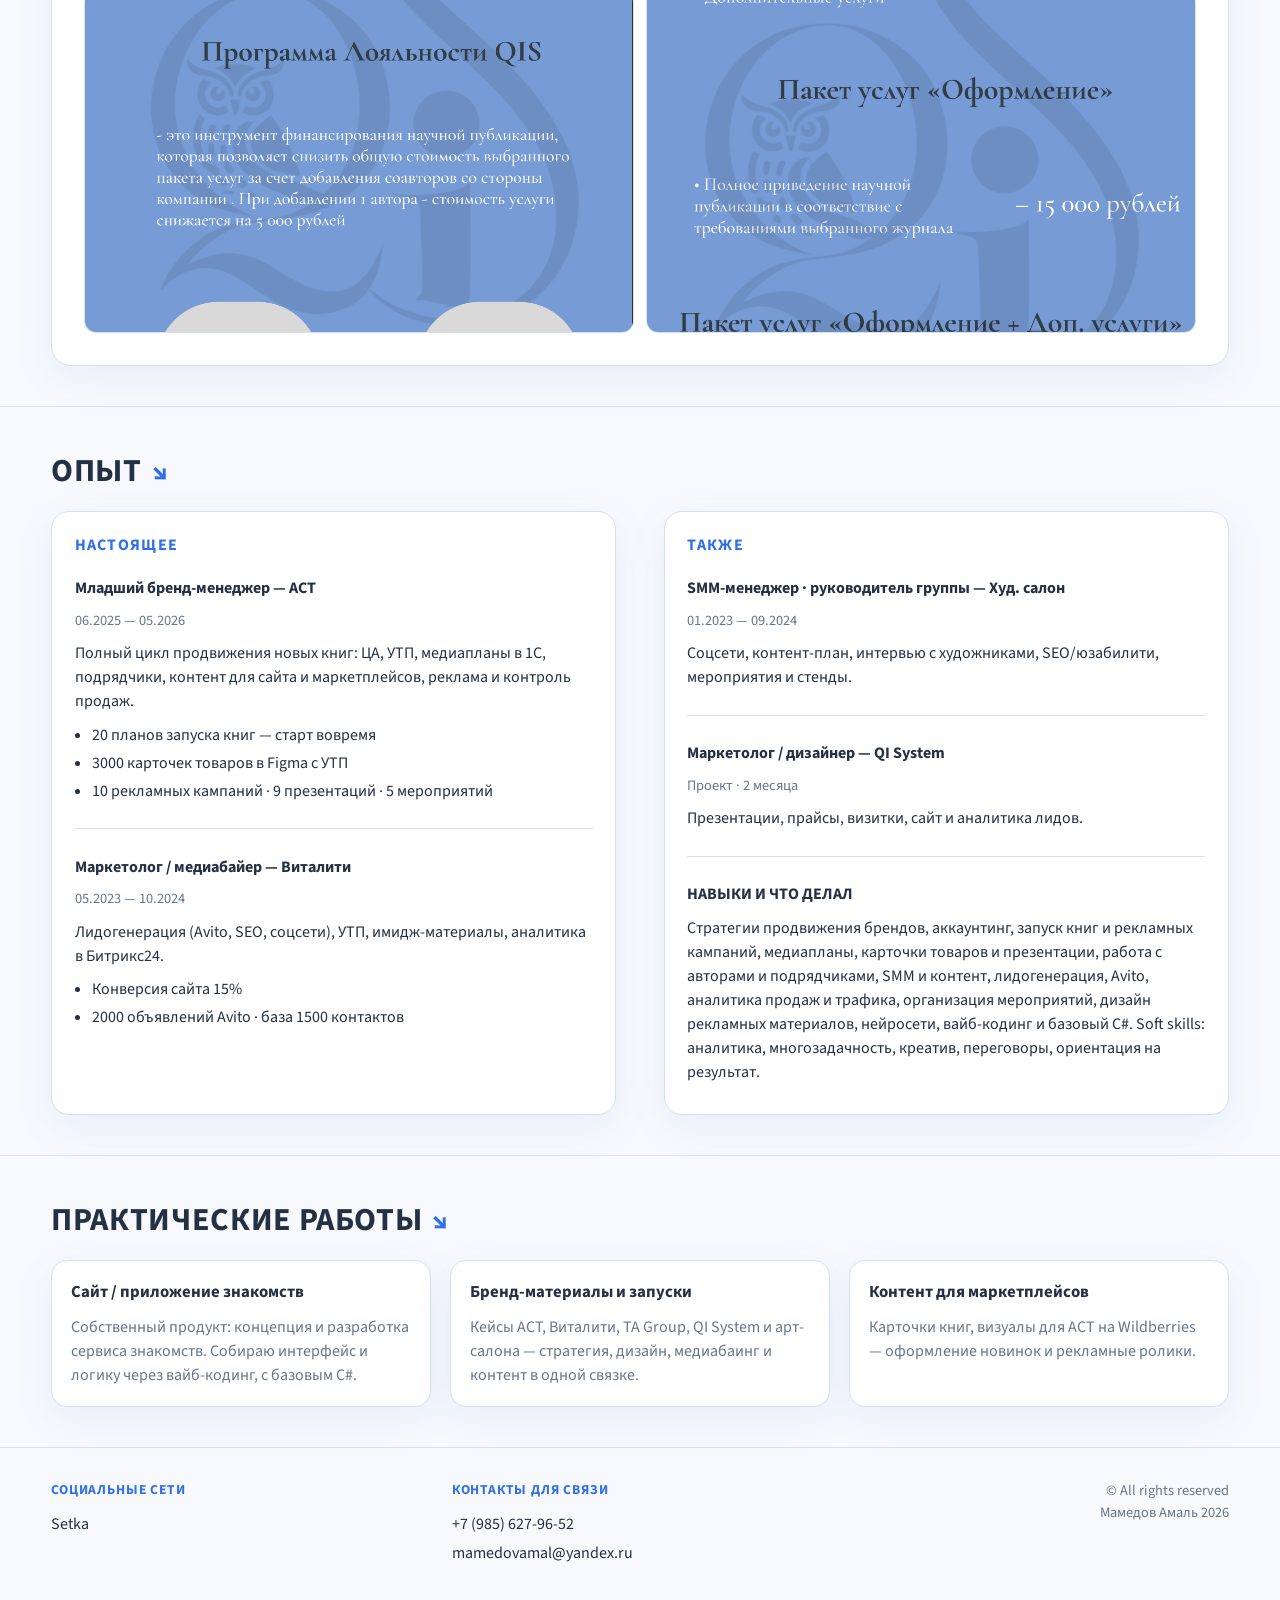
==== commit dbd03f35: "Remove all videos from the portfolio gallery. Co-authored-by: Cursor <cursoragent@cursor.com>" ====
--- a/portfolio-print.html
+++ b/portfolio-print.html
@@ -151,15 +151,14 @@
           <div class="work-inner">
             <div class="work-visual"><img src="assets/works/ast/ast-1.jpg" alt="АСТ" /></div>
             <div class="work-info">
-              <p class="work-tag">Бренд · маркетплейсы · контент · видео</p>
+              <p class="work-tag">Бренд · маркетплейсы · контент</p>
               <h3>Издательство АСТ</h3>
-              <p>Карточки книг на Wildberries, визуалы и видео для продвижения новинок: УТП, оформление и рекламные материалы.</p>
+              <p>Карточки книг на Wildberries, визуалы для продвижения новинок: УТП, оформление и рекламные материалы.</p>
             </div>
           </div>
           <div class="work-gallery">
             <img src="assets/works/ast/ast-1.jpg" alt="" />
             <img src="assets/works/ast/ast-2.jpg" alt="" />
-            <p class="video-note">+ 3 рекламных видео в интерактивной версии сайта</p>
           </div>
         </article>
 
@@ -291,7 +290,7 @@
         </article>
         <article class="project">
           <h3>Контент для маркетплейсов</h3>
-          <p>Карточки книг, визуалы и видео для АСТ на Wildberries — оформление новинок и рекламные ролики.</p>
+          <p>Карточки книг, визуалы для АСТ на Wildberries — оформление новинок и рекламные ролики.</p>
         </article>
       </div>
     </section>
--- a/styles.css
+++ b/styles.css
@@ -417,19 +417,6 @@
   transform: scale(1.04);
 }
 
-.lightbox-caption {
-  position: absolute;
-  bottom: 1.2rem;
-  left: 50%;
-  transform: translateX(-50%);
-  color: #fff;
-  background: rgba(20, 28, 40, 0.65);
-  padding: 0.45rem 0.9rem;
-  border-radius: 999px;
-  font-size: 0.9rem;
-  white-space: nowrap;
-}
-
 .exp-grid {
   display: grid;
   grid-template-columns: 1fr 1fr;
@@ -542,56 +529,106 @@
   position: fixed;
   inset: 0;
   z-index: 100;
+  display: flex;
+  flex-direction: column;
+  align-items: center;
+  justify-content: center;
+  gap: 0.85rem;
+  background: rgba(20, 28, 40, 0.94);
+  padding:
+    max(3.5rem, calc(env(safe-area-inset-top) + 3rem))
+    0.75rem
+    max(1.2rem, calc(env(safe-area-inset-bottom) + 0.8rem));
+  overscroll-behavior: none;
+  -webkit-user-select: none;
+  user-select: none;
+}
+
+.lightbox[hidden] {
+  display: none !important;
+}
+
+.lightbox-stage {
+  display: flex;
+  align-items: center;
+  justify-content: center;
+  gap: 0.55rem;
+  width: min(1100px, 100%);
+  max-width: 100%;
+}
+
+.lightbox-media {
+  flex: 1 1 auto;
+  min-width: 0;
   display: grid;
   place-items: center;
-  background: rgba(20, 28, 40, 0.88);
-  padding: 2rem;
-}
-
-.lightbox[hidden] {
-  display: none;
-}
-
-.lightbox-media {
-  display: grid;
-  place-items: center;
-  max-width: min(1100px, 92vw);
-  max-height: 84vh;
+  max-width: min(820px, calc(100vw - 8rem));
 }
 
 .lightbox img,
 .lightbox video {
-  max-width: min(1100px, 92vw);
-  max-height: 78vh;
+  display: block;
+  max-width: 100%;
+  max-height: min(70vh, 640px);
+  width: auto;
+  height: auto;
+  margin: 0 auto;
   object-fit: contain;
-  border-radius: 10px;
-  background: #000;
+  border-radius: 12px;
+  background: #111;
 }
 
 .lightbox video {
-  width: min(900px, 92vw);
-}
-
-.lightbox-close,
+  width: 100%;
+}
+
+.lightbox-close {
+  position: absolute;
+  top: max(0.75rem, env(safe-area-inset-top));
+  right: max(0.75rem, env(safe-area-inset-right));
+  z-index: 6;
+  color: #fff;
+  font-size: 1.8rem;
+  width: 48px;
+  height: 48px;
+  border-radius: 999px;
+  background: rgba(255, 255, 255, 0.3);
+  display: grid;
+  place-items: center;
+  -webkit-tap-highlight-color: transparent;
+  touch-action: manipulation;
+}
+
 .lightbox-nav {
-  position: absolute;
+  position: static;
+  flex: 0 0 52px;
+  width: 52px;
+  height: 52px;
+  border-radius: 999px;
   color: #fff;
   font-size: 2rem;
-  width: 44px;
-  height: 44px;
-}
-
-.lightbox-close {
-  top: 1rem;
-  right: 1rem;
-}
-
-.lightbox-nav.prev {
-  left: 1rem;
-}
-
-.lightbox-nav.next {
-  right: 1rem;
+  background: rgba(255, 255, 255, 0.32);
+  display: grid;
+  place-items: center;
+  -webkit-tap-highlight-color: transparent;
+  touch-action: manipulation;
+  box-shadow: 0 4px 14px rgba(0, 0, 0, 0.35);
+  z-index: 6;
+}
+
+.lightbox-caption {
+  position: static;
+  transform: none;
+  color: #fff;
+  background: rgba(20, 28, 40, 0.75);
+  padding: 0.5rem 0.95rem;
+  border-radius: 999px;
+  font-size: 0.9rem;
+  white-space: nowrap;
+  max-width: 90vw;
+  overflow: hidden;
+  text-overflow: ellipsis;
+  pointer-events: none;
 }
 
 @media (max-width: 960px) {
@@ -658,7 +695,46 @@
     display: none;
   }
 
+  .lightbox {
+    padding:
+      max(4rem, calc(env(safe-area-inset-top) + 3.2rem))
+      0.4rem
+      max(1.4rem, calc(env(safe-area-inset-bottom) + 1rem));
+  }
+
+  .lightbox-stage {
+    width: 100%;
+    gap: 0.35rem;
+  }
+
+  .lightbox-media {
+    max-width: calc(100vw - 7.5rem);
+  }
+
+  .lightbox img,
+  .lightbox video {
+    max-height: 52vh;
+    border-radius: 10px;
+  }
+
   .lightbox-nav {
-    display: none;
-  }
-}
+    flex: 0 0 58px;
+    width: 58px;
+    height: 58px;
+    font-size: 2.2rem;
+    background: #2f6fed;
+  }
+
+  .lightbox-close {
+    width: 52px;
+    height: 52px;
+    font-size: 2rem;
+    background: rgba(255, 255, 255, 0.35);
+  }
+
+  .btn-open {
+    min-height: 48px;
+    width: 100%;
+    justify-content: center;
+  }
+}
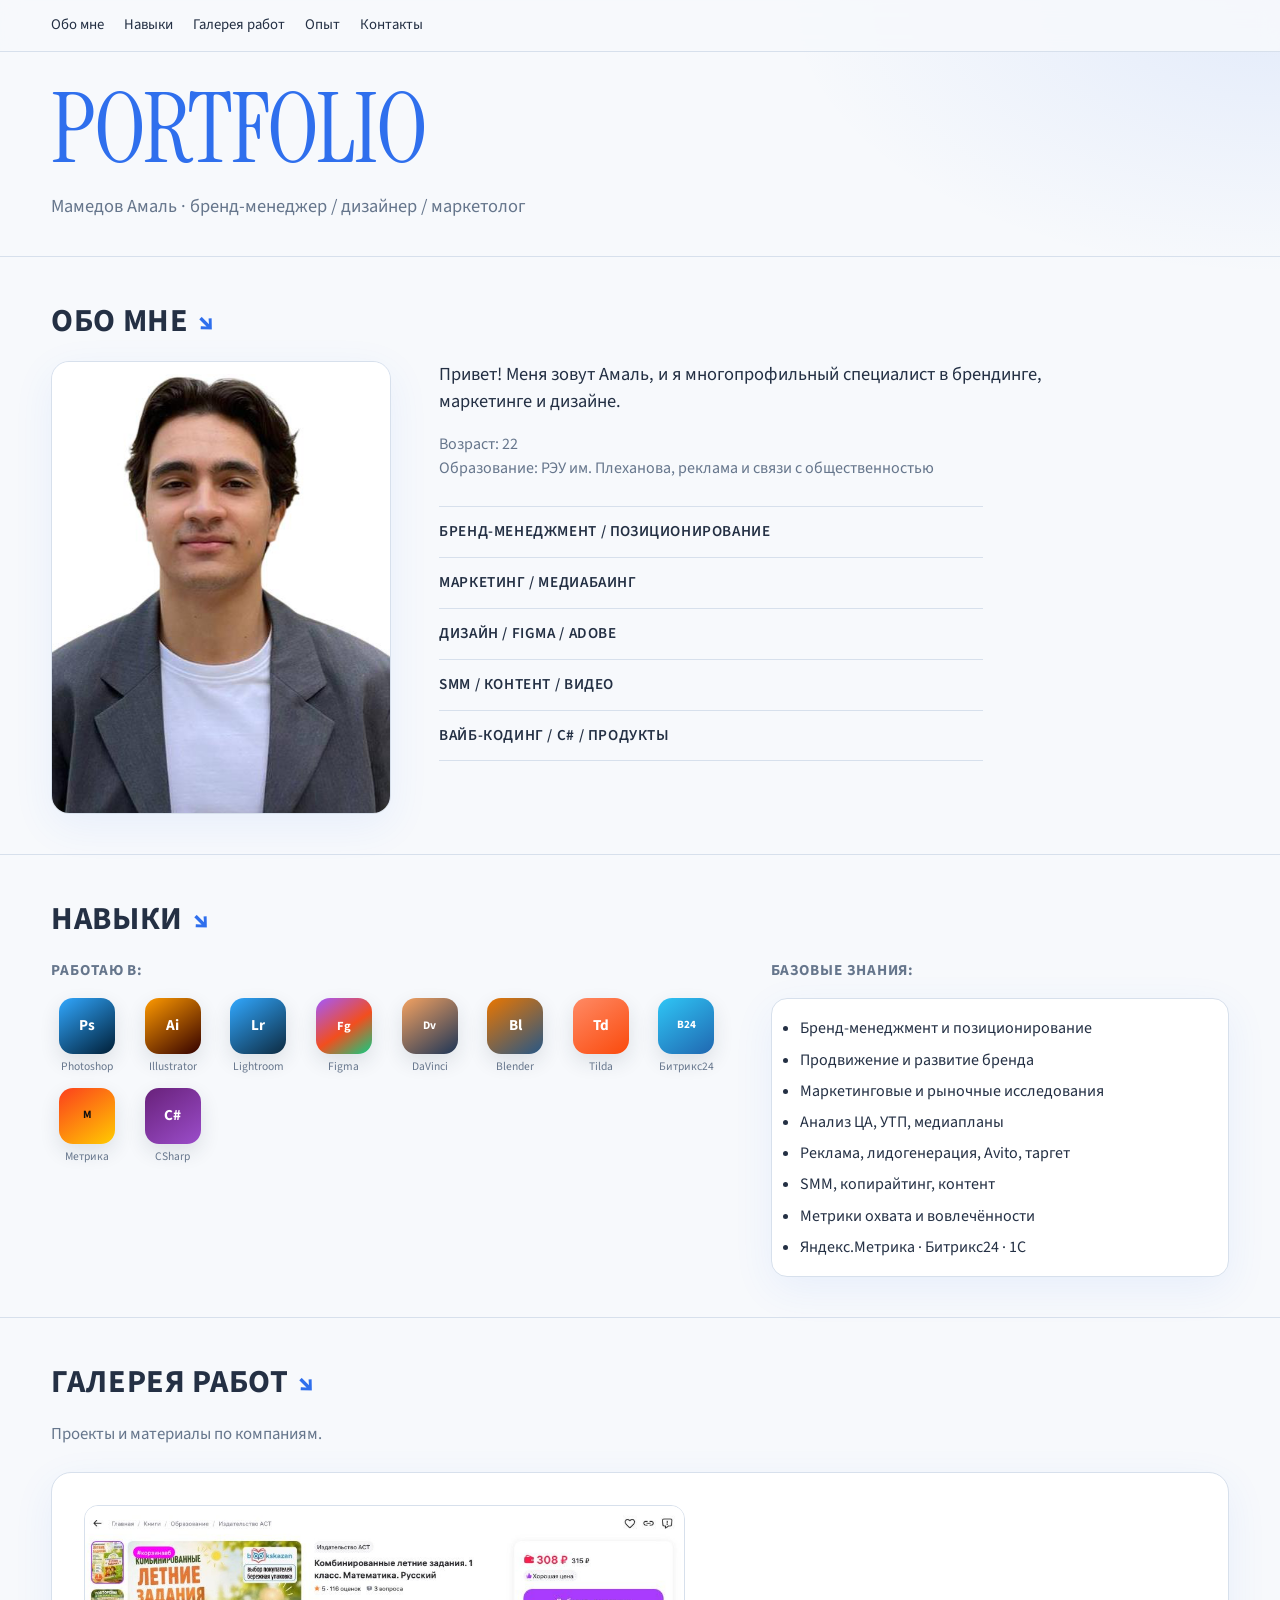
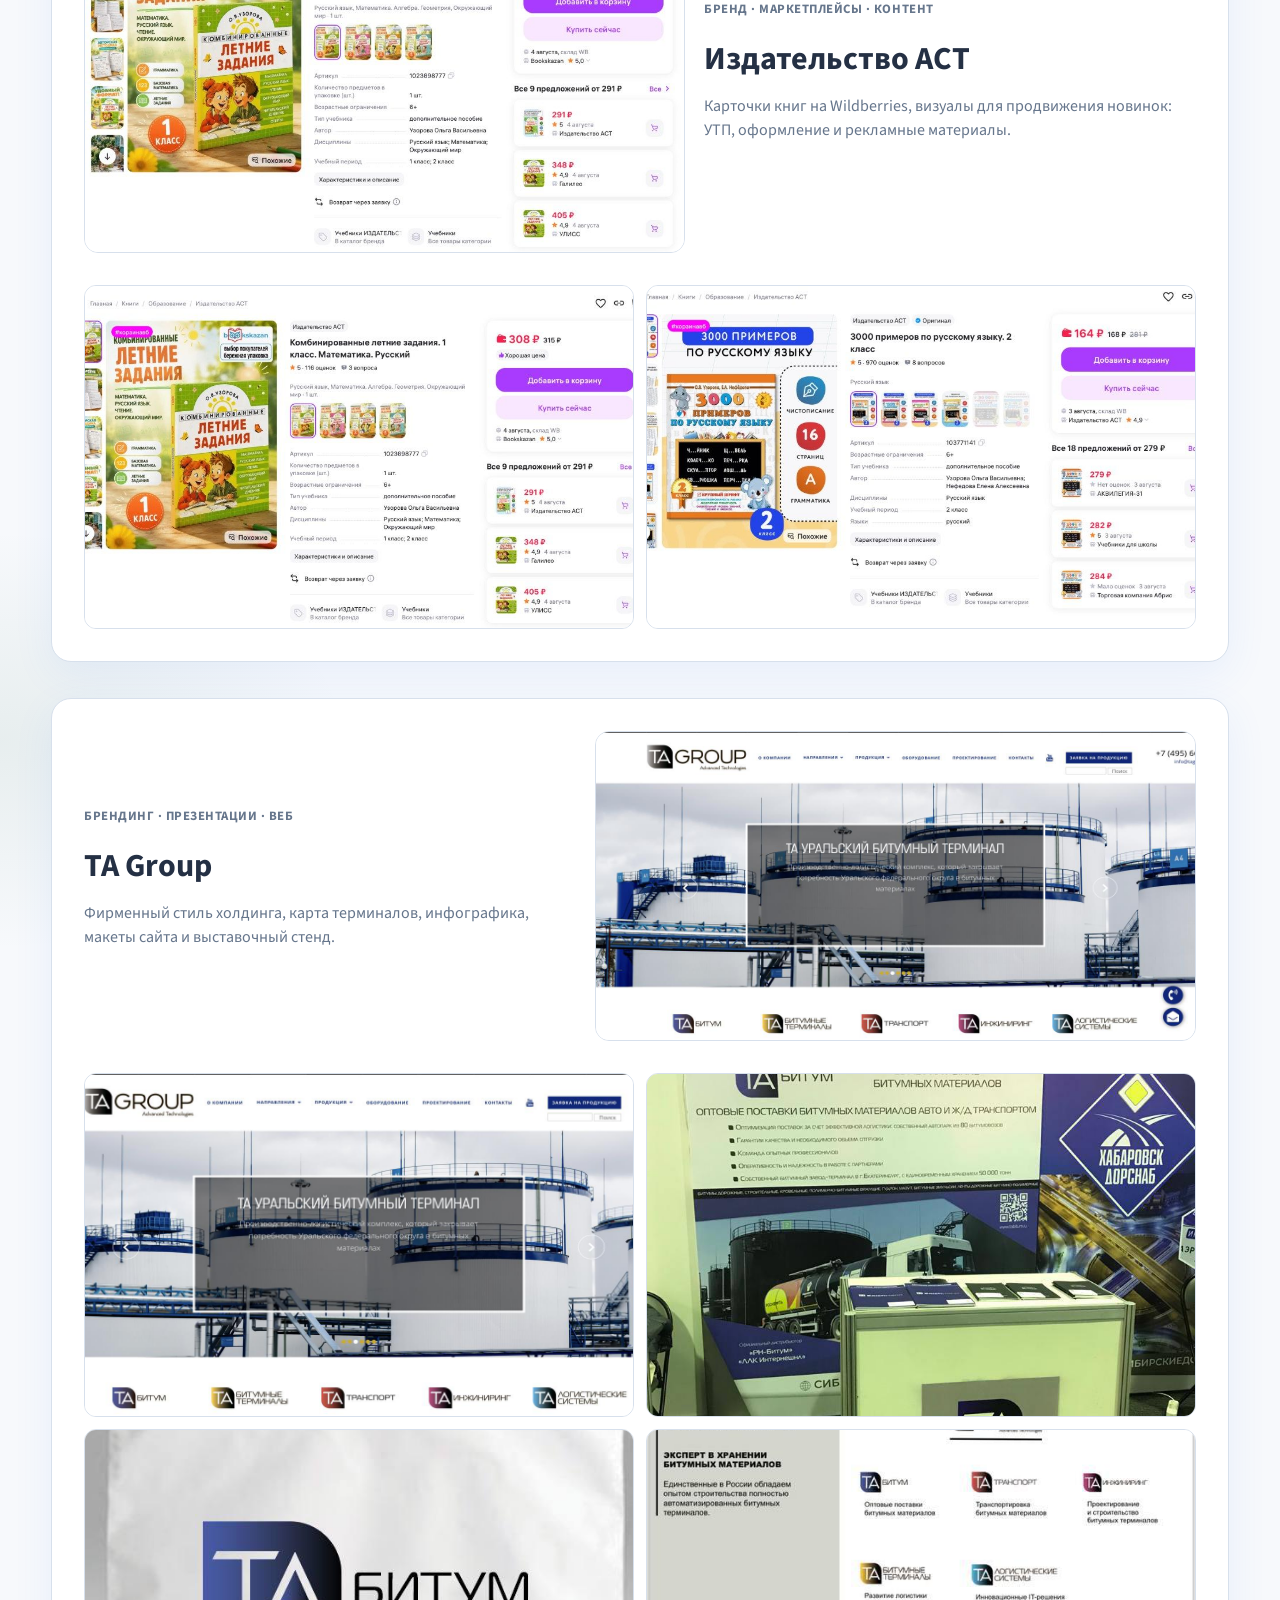
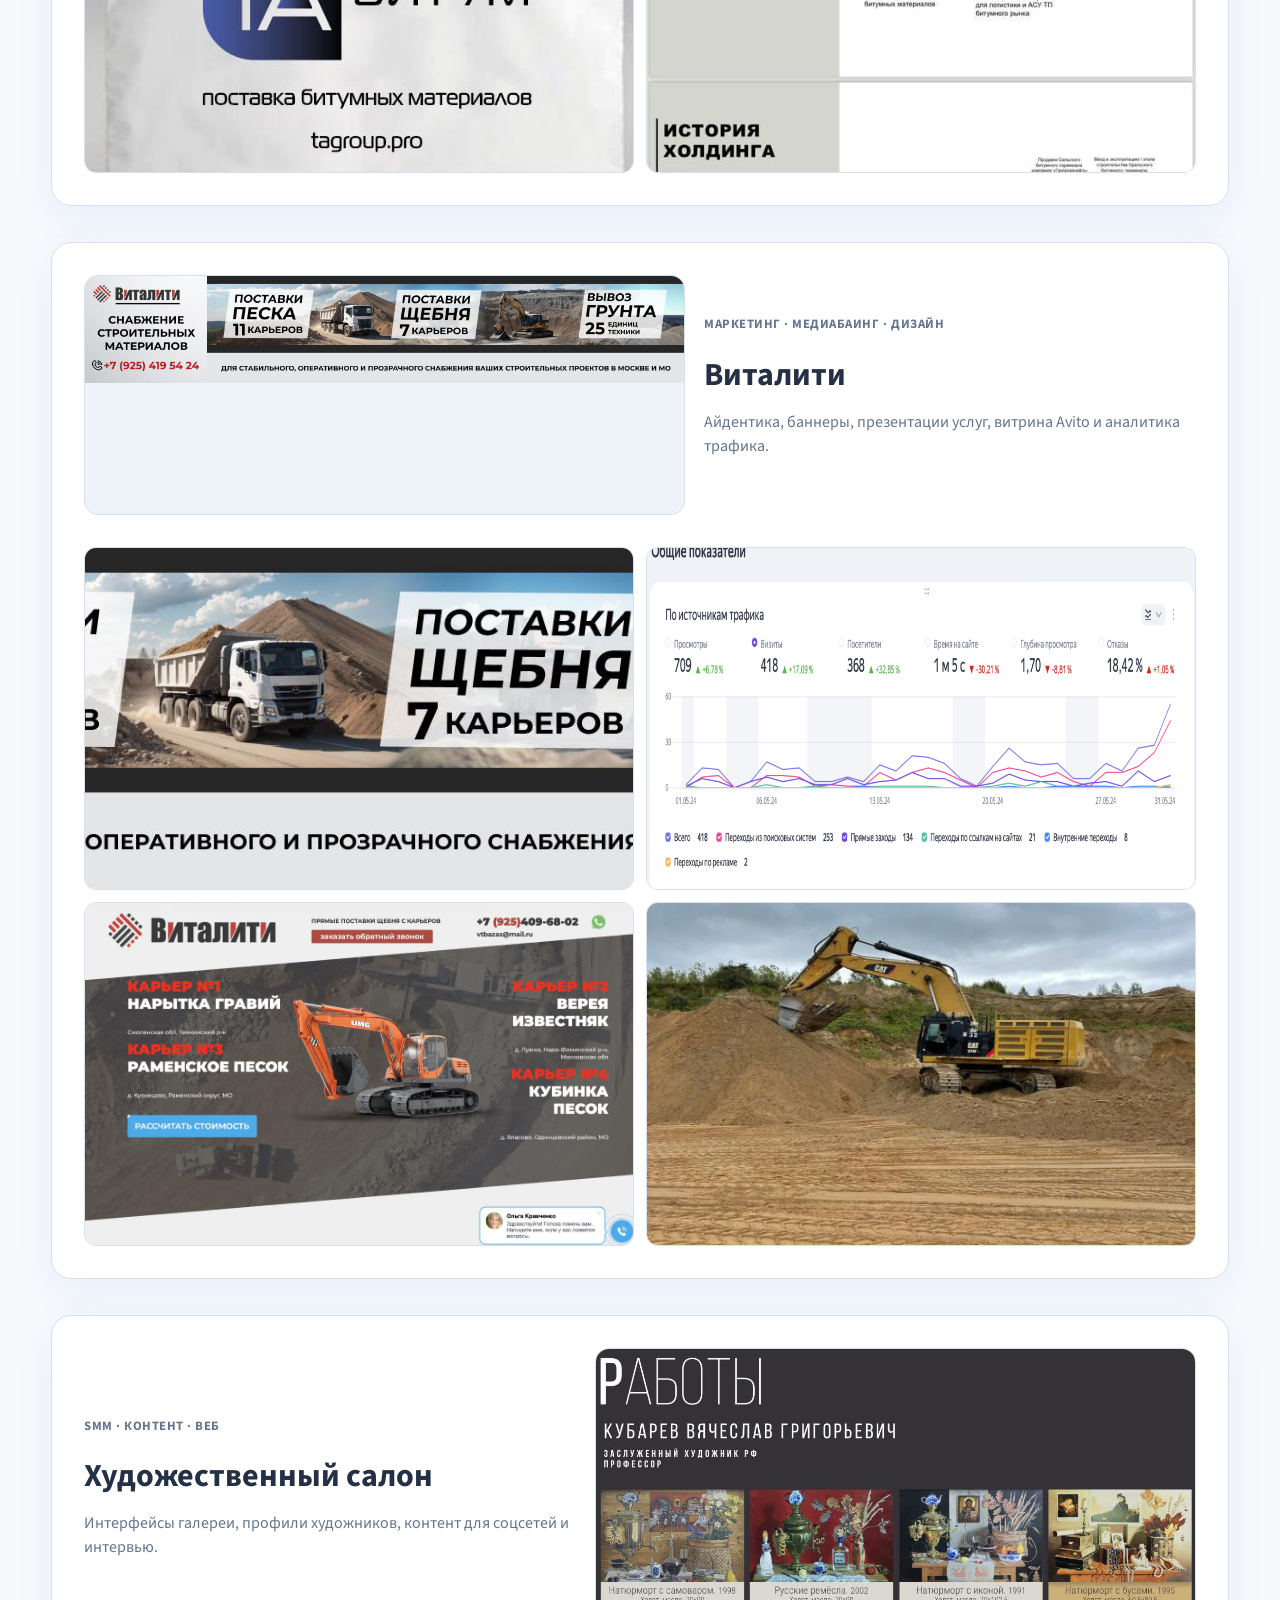
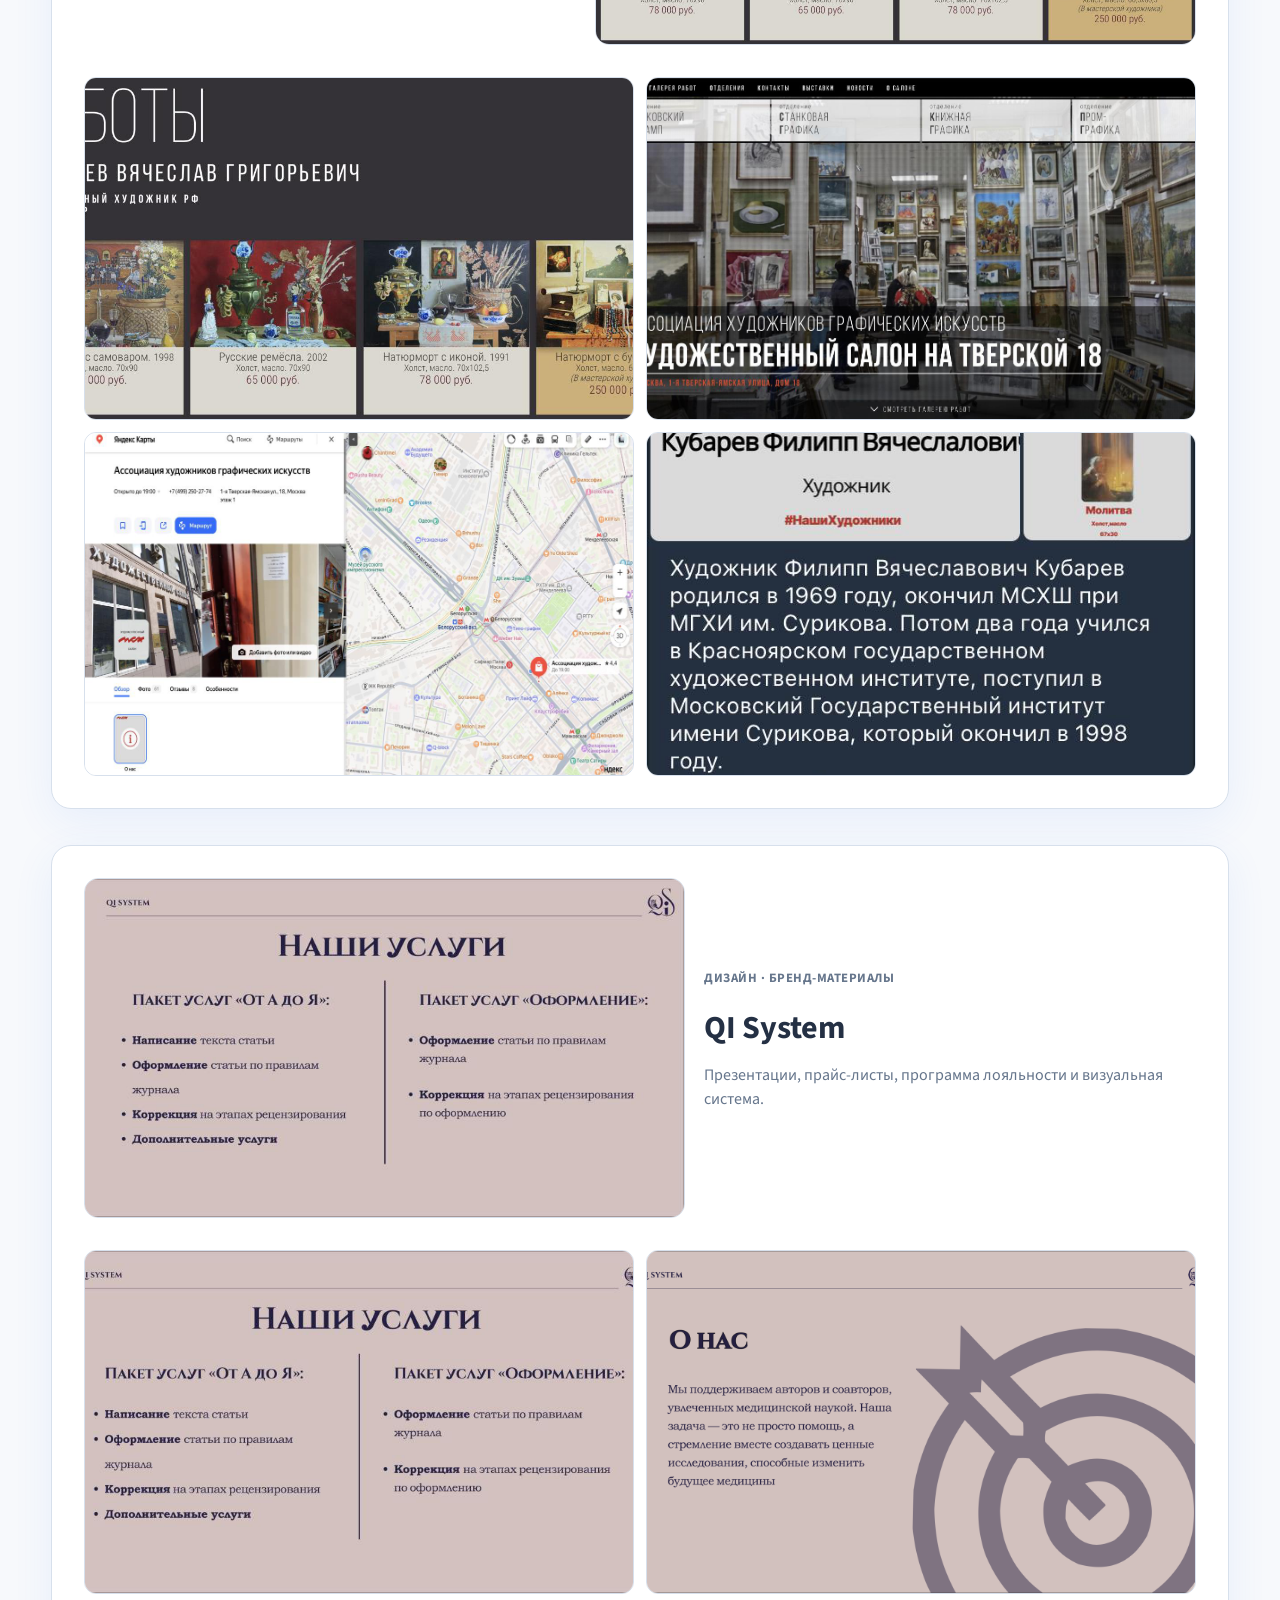
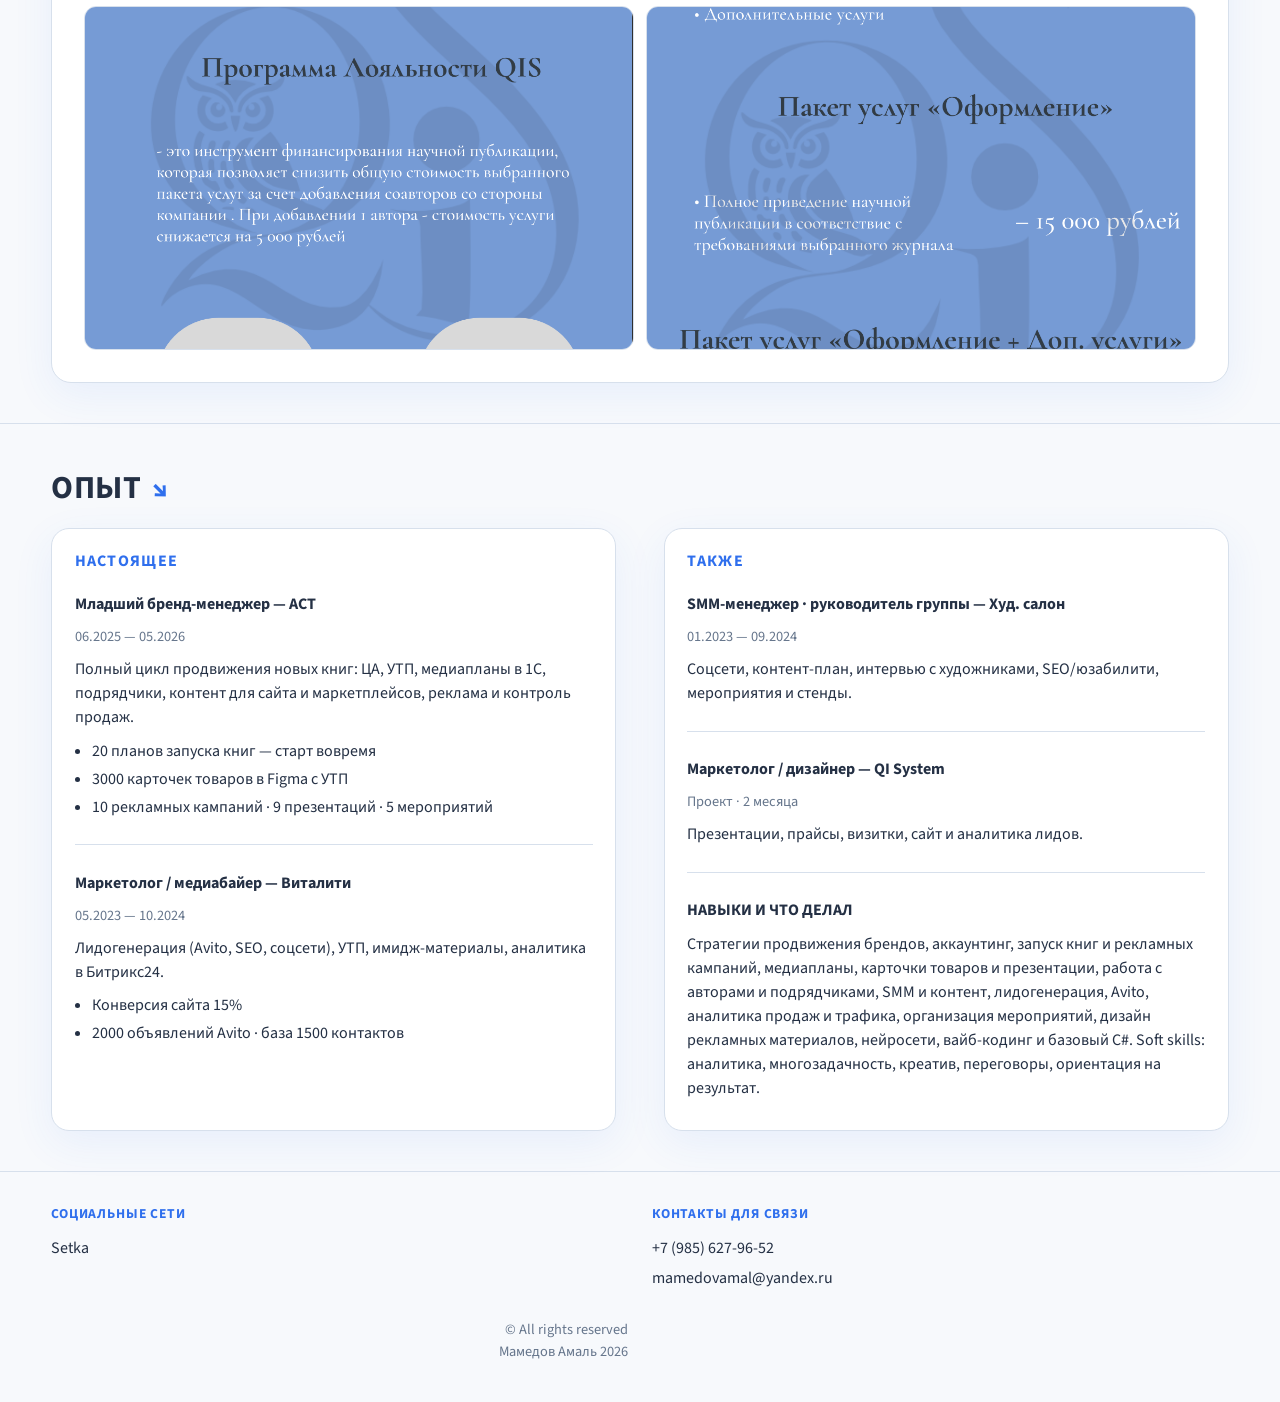
==== commit f1d2a6af: "Remove the Practical Works section from the portfolio site. Co-authored-by: Cursor <cursoragent@curs" ====
--- a/portfolio-print.html
+++ b/portfolio-print.html
@@ -72,9 +72,6 @@
       <a href="#experience">Опыт</a>
       <a href="#contact">Контакты</a>
     </nav>
-    <div class="topbar-right">
-      <a href="#projects">Практические работы</a>
-    </div>
   </header>
 
   <main>
@@ -277,23 +274,6 @@
       </div>
     </section>
 
-    <section class="block" id="projects">
-      <h2 class="block-title">ПРАКТИЧЕСКИЕ РАБОТЫ <span class="arrow">↘</span></h2>
-      <div class="projects-list">
-        <article class="project">
-          <h3>Сайт / приложение знакомств</h3>
-          <p>Собственный продукт: концепция и разработка сервиса знакомств. Собираю интерфейс и логику через вайб-кодинг, с базовым C#.</p>
-        </article>
-        <article class="project">
-          <h3>Бренд-материалы и запуски</h3>
-          <p>Кейсы АСТ, Виталити, TA Group, QI System и арт-салона — стратегия, дизайн, медиабаинг и контент в одной связке.</p>
-        </article>
-        <article class="project">
-          <h3>Контент для маркетплейсов</h3>
-          <p>Карточки книг, визуалы для АСТ на Wildberries — оформление новинок и рекламные ролики.</p>
-        </article>
-      </div>
-    </section>
   </main>
 
   <footer class="footer" id="contact">
--- a/styles.css
+++ b/styles.css
@@ -129,11 +129,11 @@
   margin: 0;
   font-family: var(--font-serif);
   font-weight: 400;
-  font-size: clamp(4.2rem, 18vw, 11.5rem);
-  line-height: 0.85;
+  font-size: clamp(2.4rem, 9vw, 5.8rem);
+  line-height: 1.02;
   letter-spacing: -0.02em;
   color: var(--accent);
-  text-transform: uppercase;
+  text-transform: none;
 }
 
 .hero-sub {
@@ -468,33 +468,9 @@
   margin-top: 0.25rem;
 }
 
-.projects-list {
-  display: grid;
-  grid-template-columns: repeat(3, 1fr);
-  gap: 1.2rem;
-}
-
-.project {
-  background: #fff;
-  border: 1px solid var(--line);
-  border-radius: 16px;
-  padding: 1.2rem;
-  box-shadow: var(--shadow);
-}
-
-.project h3 {
-  margin: 0 0 0.6rem;
-  font-size: 1.05rem;
-}
-
-.project p {
-  margin: 0;
-  color: var(--muted);
-}
-
 .footer {
   display: grid;
-  grid-template-columns: 1fr 1fr 1fr;
+  grid-template-columns: 1fr 1fr;
   gap: 1.5rem;
   padding: 2rem var(--pad) 2.5rem;
 }
@@ -641,7 +617,6 @@
   .work-reverse,
   .skills-grid,
   .exp-grid,
-  .projects-list,
   .footer {
     grid-template-columns: 1fr;
   }
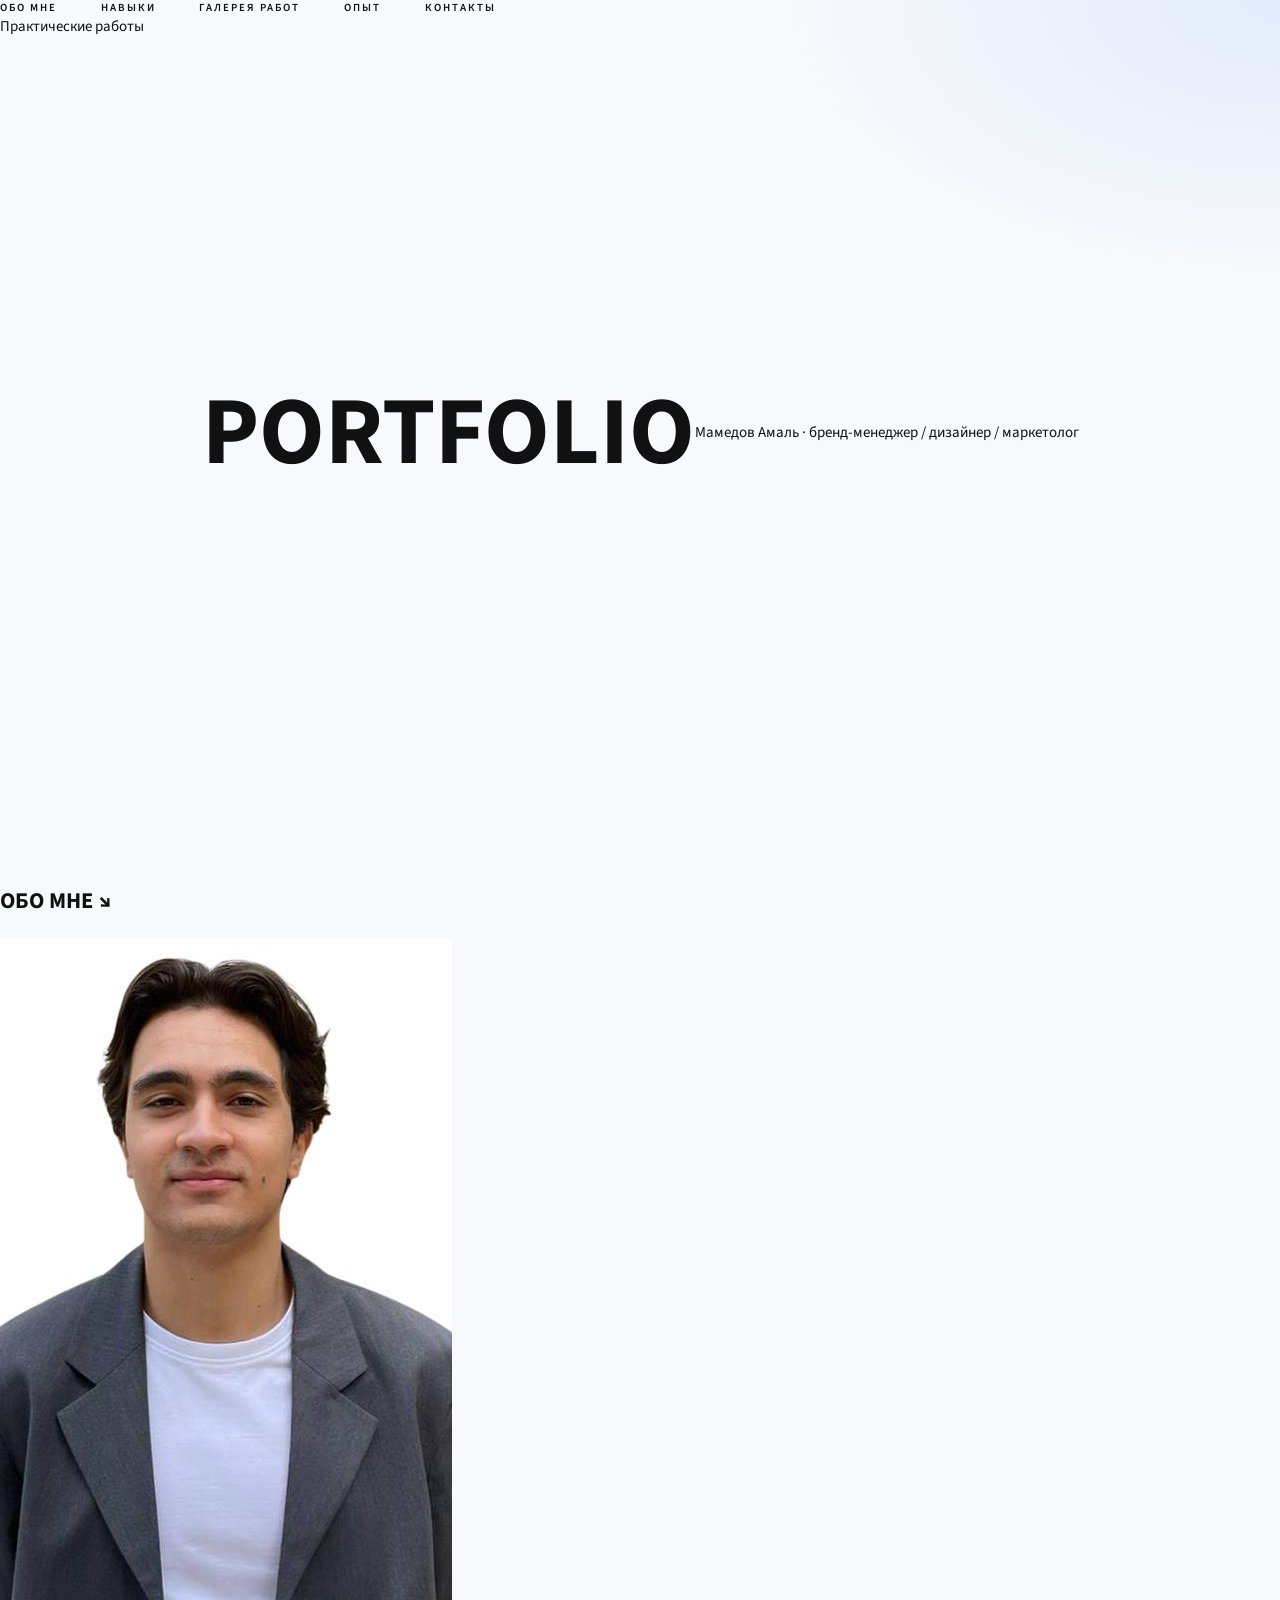
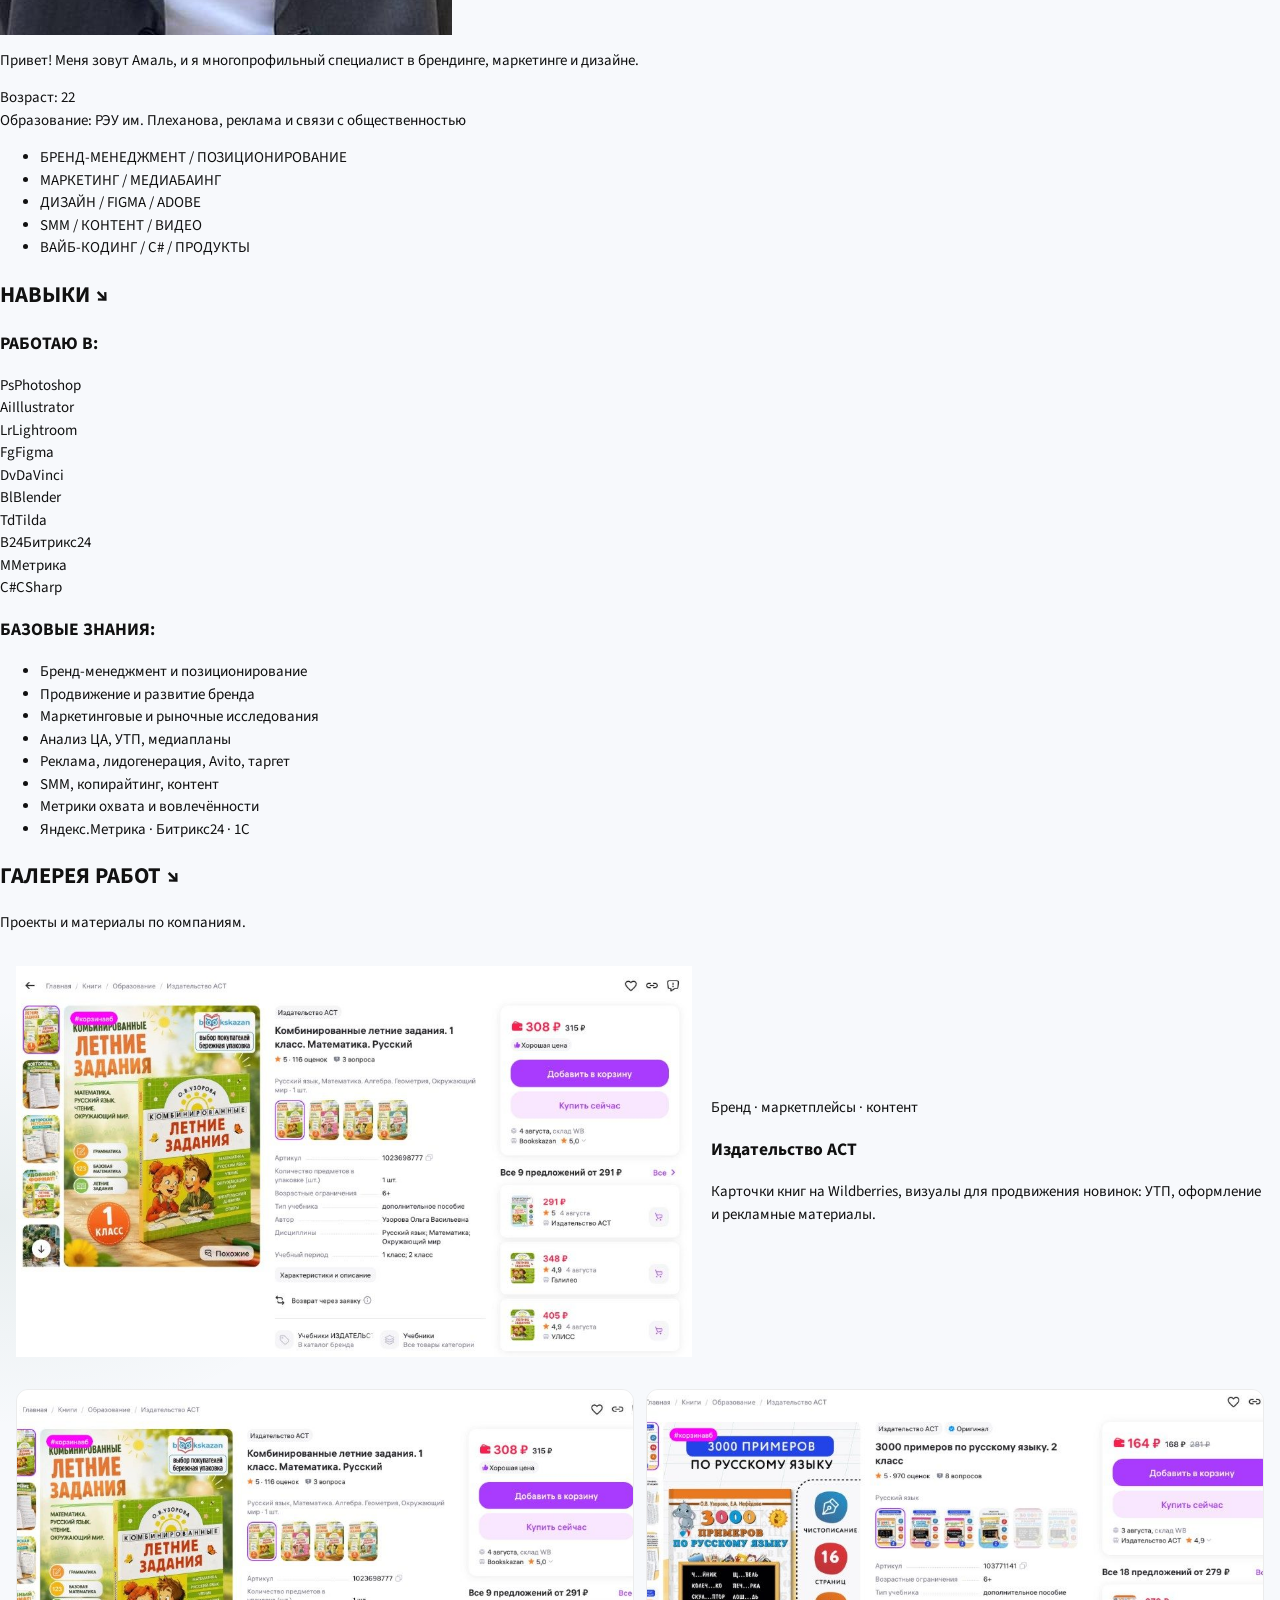
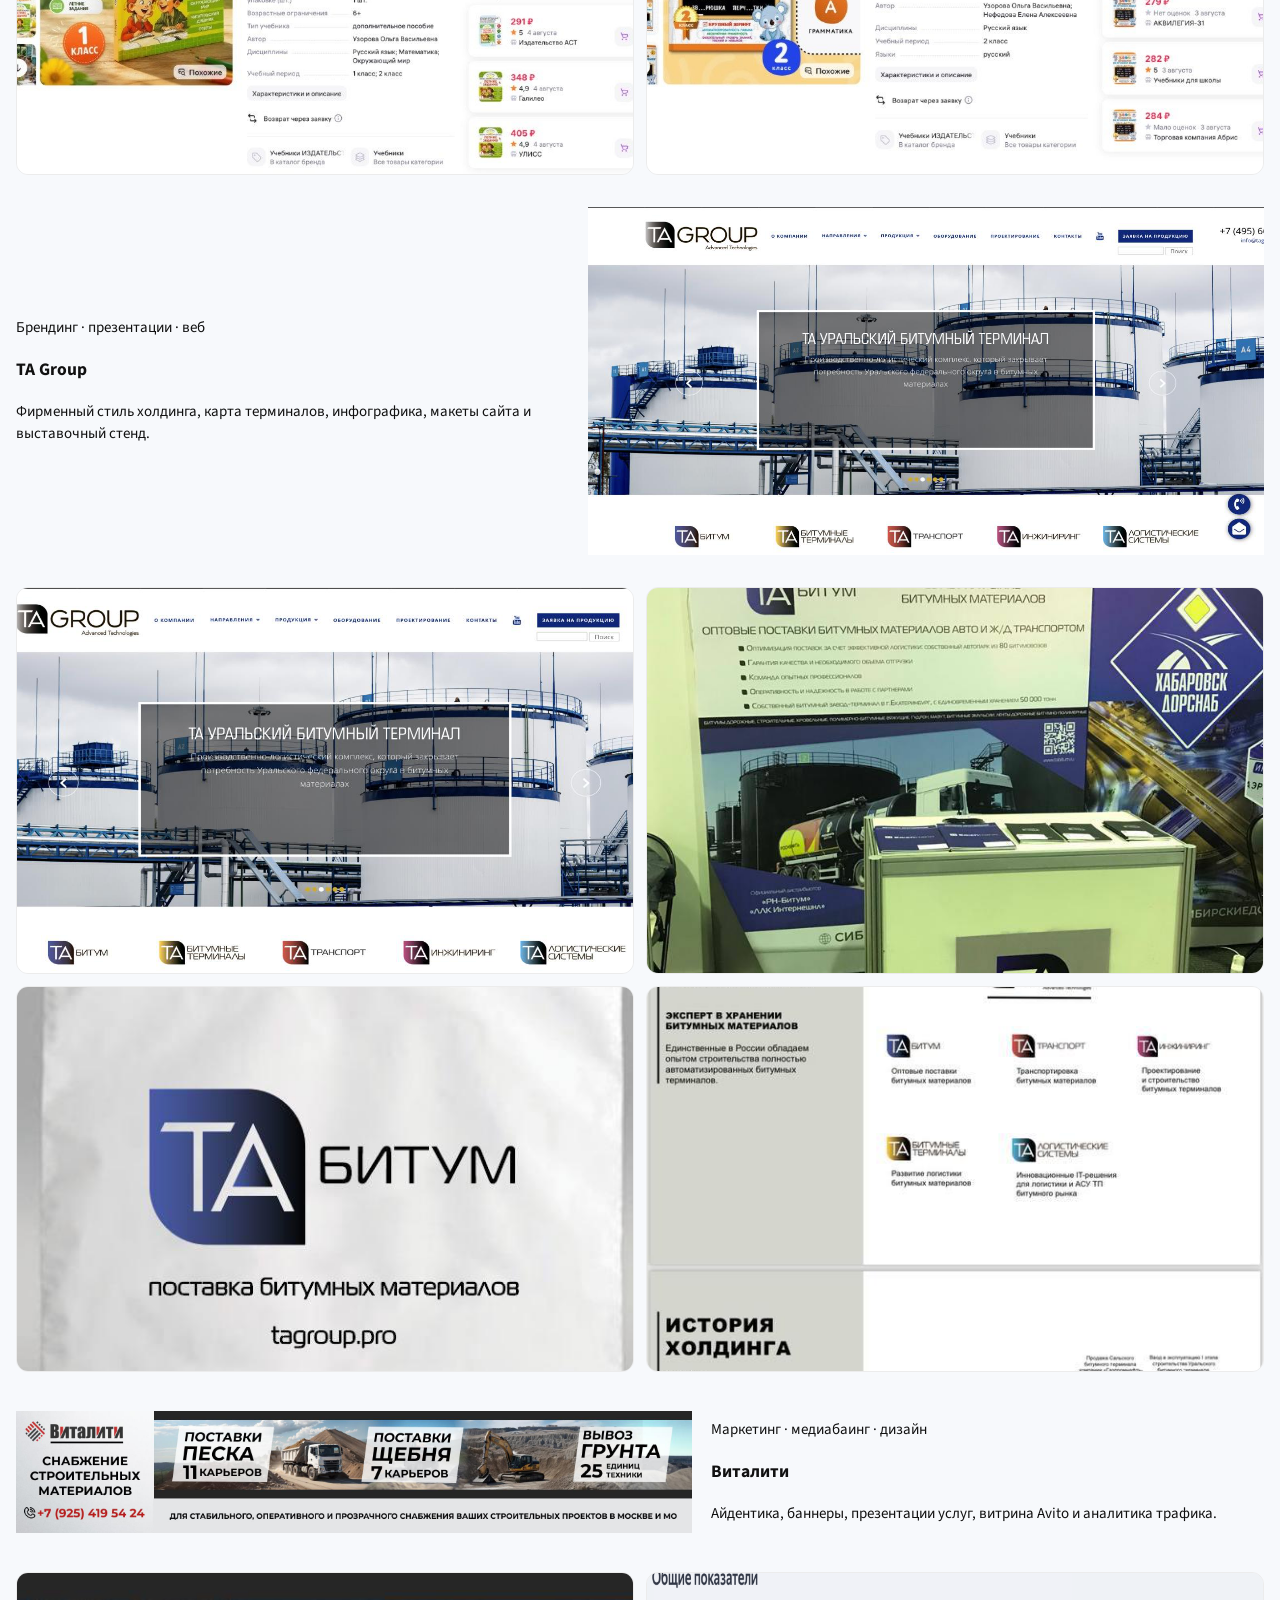
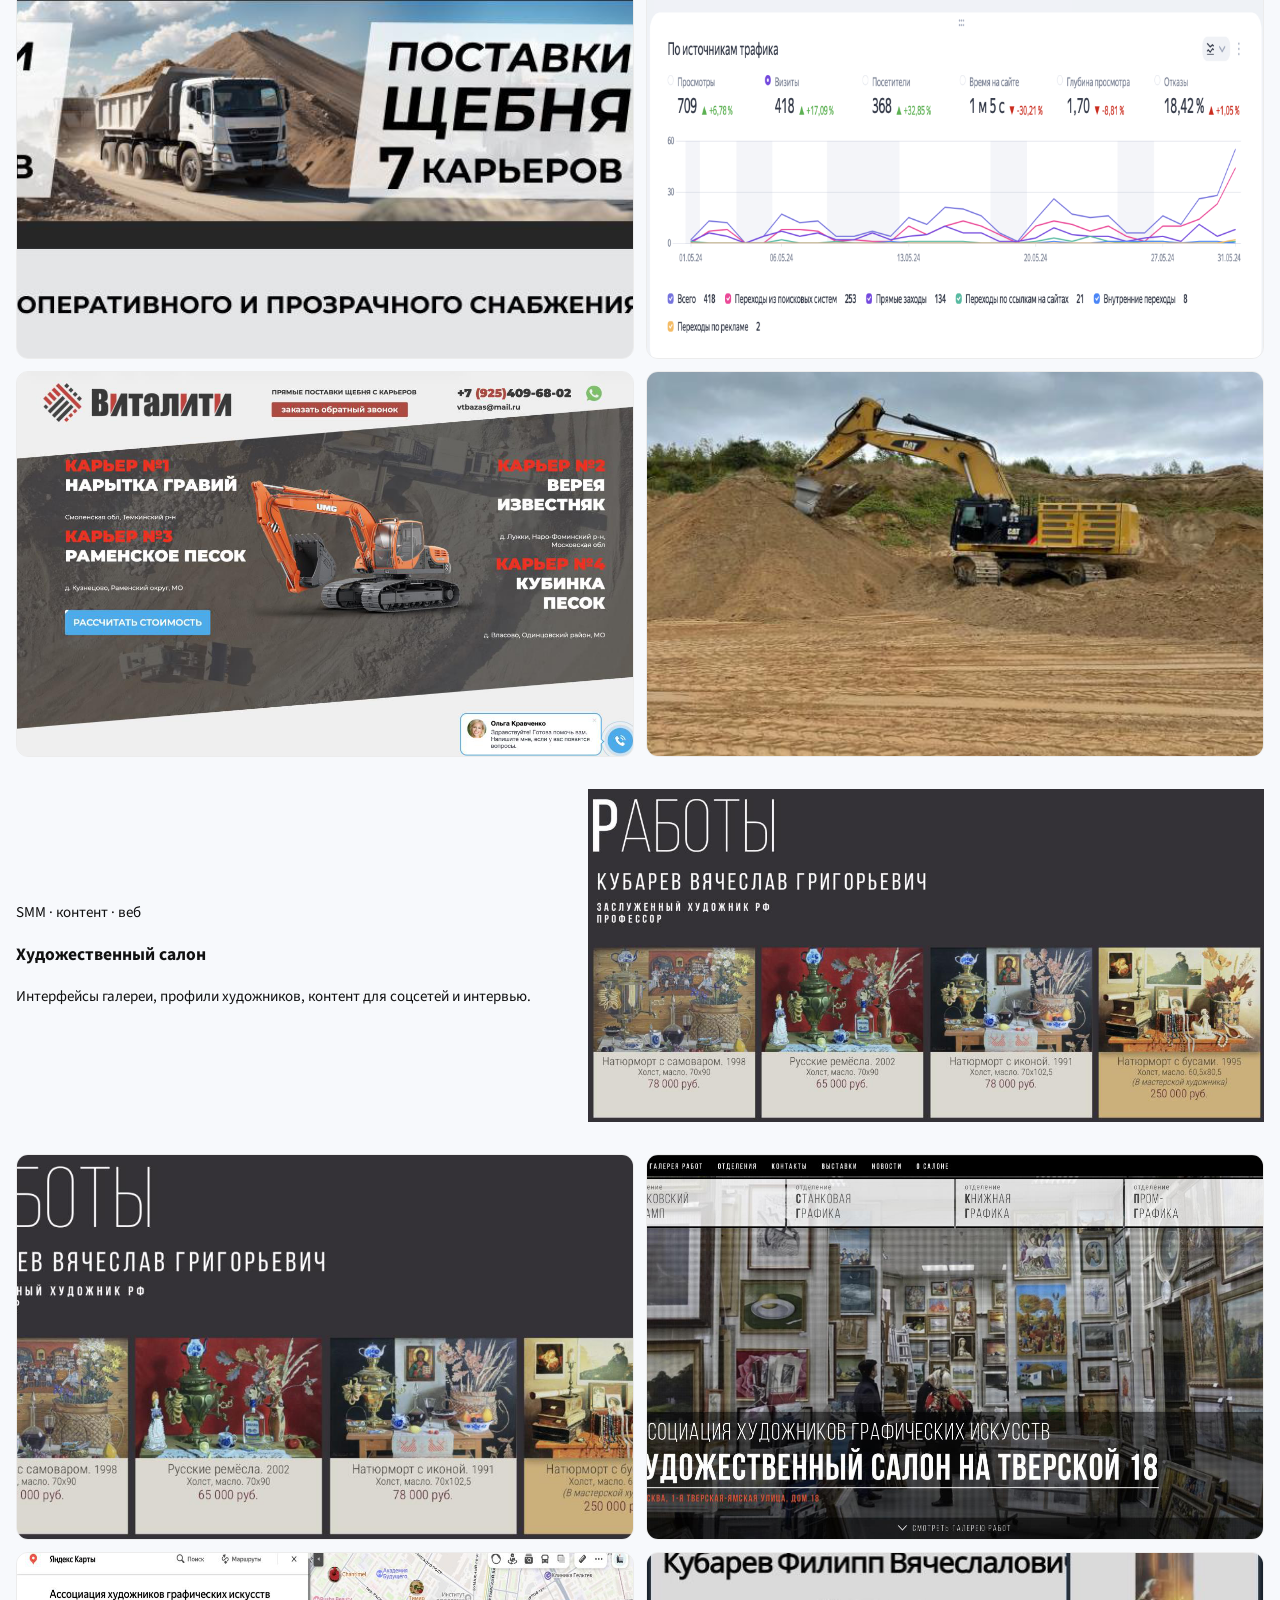
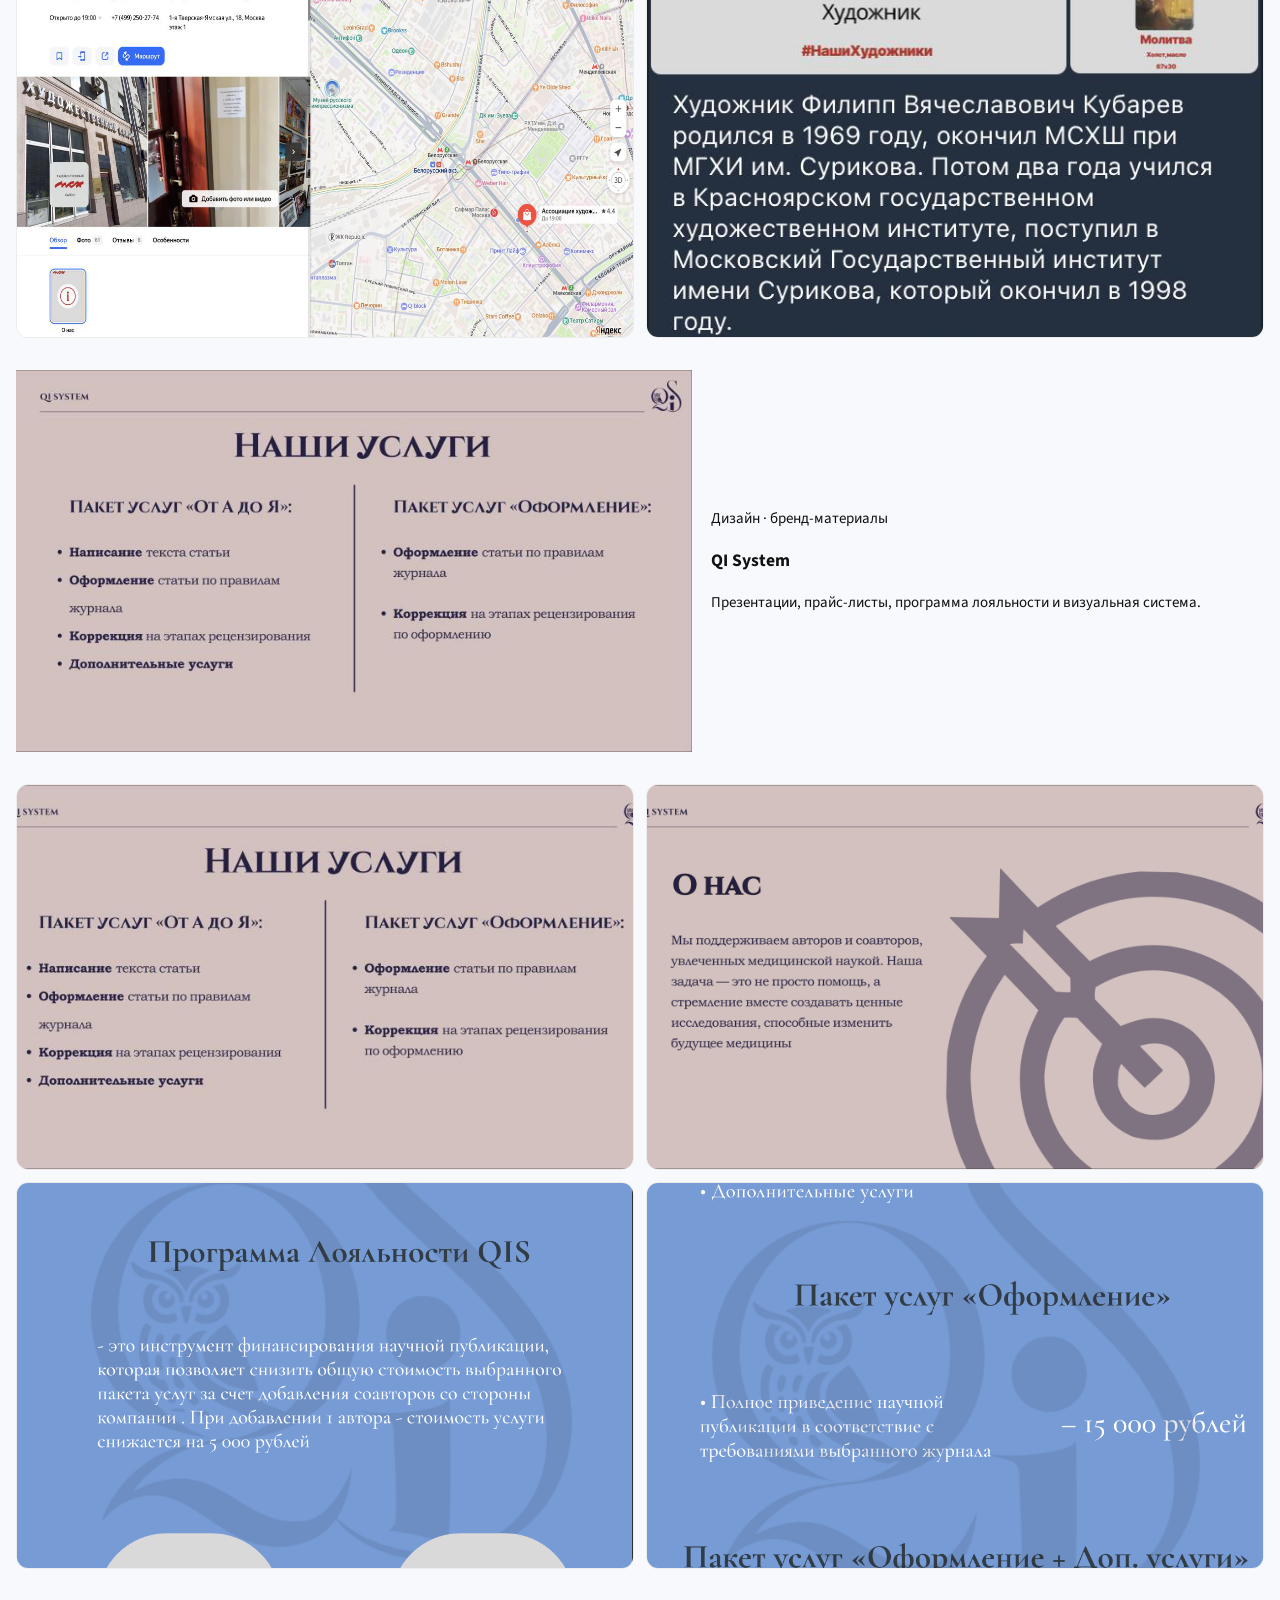
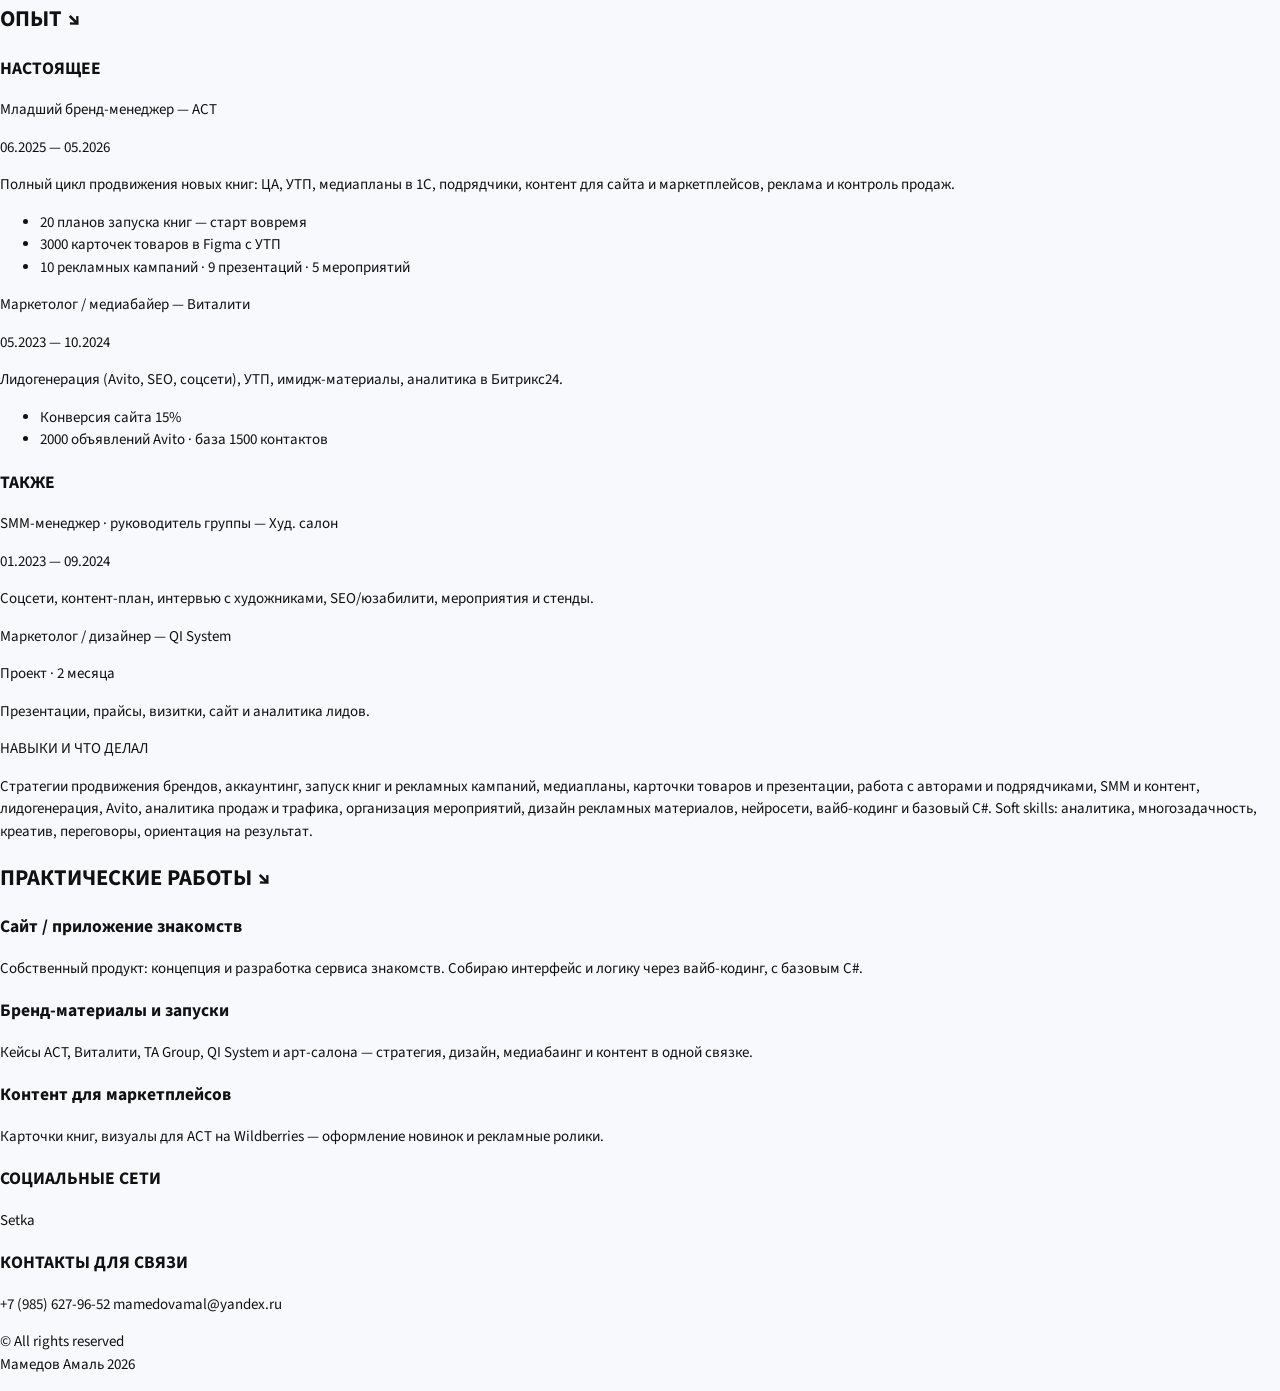
==== commit a0aef451: "checkpoint before checking out main" ====
--- a/portfolio-print.html
+++ b/portfolio-print.html
@@ -72,6 +72,9 @@
       <a href="#experience">Опыт</a>
       <a href="#contact">Контакты</a>
     </nav>
+    <div class="topbar-right">
+      <a href="#projects">Практические работы</a>
+    </div>
   </header>
 
   <main>
@@ -274,6 +277,23 @@
       </div>
     </section>
 
+    <section class="block" id="projects">
+      <h2 class="block-title">ПРАКТИЧЕСКИЕ РАБОТЫ <span class="arrow">↘</span></h2>
+      <div class="projects-list">
+        <article class="project">
+          <h3>Сайт / приложение знакомств</h3>
+          <p>Собственный продукт: концепция и разработка сервиса знакомств. Собираю интерфейс и логику через вайб-кодинг, с базовым C#.</p>
+        </article>
+        <article class="project">
+          <h3>Бренд-материалы и запуски</h3>
+          <p>Кейсы АСТ, Виталити, TA Group, QI System и арт-салона — стратегия, дизайн, медиабаинг и контент в одной связке.</p>
+        </article>
+        <article class="project">
+          <h3>Контент для маркетплейсов</h3>
+          <p>Карточки книг, визуалы для АСТ на Wildberries — оформление новинок и рекламные ролики.</p>
+        </article>
+      </div>
+    </section>
   </main>
 
   <footer class="footer" id="contact">
--- a/styles.css
+++ b/styles.css
@@ -1,10 +1,3 @@
-@font-face {
-  font-family: "Instrument Serif";
-  src: url("assets/fonts/InstrumentSerif.ttf") format("truetype");
-  font-weight: 400;
-  font-display: swap;
-}
-
 @font-face {
   font-family: "Source Sans 3";
   src: url("assets/fonts/SourceSans3.ttf") format("truetype");
@@ -13,20 +6,16 @@
 }
 
 :root {
-  --bg: #f7f9fc;
-  --bg-soft: #eef4ff;
-  --ink: #243044;
-  --muted: #66768c;
-  --line: #d7e0ec;
-  --line-strong: #c5d2e3;
-  --accent: #2f6fed;
-  --accent-soft: #e8f0ff;
-  --green: #2d6a4f;
-  --soft: #ffffff;
-  --shadow: 0 12px 40px rgba(47, 111, 237, 0.08);
-  --font-serif: "Instrument Serif", "Times New Roman", serif;
-  --font-sans: "Source Sans 3", "Avenir Next", "Segoe UI", sans-serif;
-  --pad: clamp(1rem, 4vw, 3.5rem);
+  --bg: #faf9f7;
+  --ink: #111111;
+  --muted: #888888;
+  --line: #ececec;
+  --accent: #8a2f2a;
+  --font: "Source Sans 3", "Helvetica Neue", Helvetica, Arial, sans-serif;
+  --pad: clamp(1rem, 5vw, 4.5rem);
+  --header-h: 4.5rem;
+  --ease: cubic-bezier(0.22, 1, 0.36, 1);
+  --safe-b: env(safe-area-inset-bottom, 0px);
 }
 
 *,
@@ -37,23 +26,33 @@
 
 html {
   scroll-behavior: smooth;
+  -webkit-text-size-adjust: 100%;
 }
 
 body {
   margin: 0;
-  background:
-    radial-gradient(900px 500px at 100% 0%, rgba(47, 111, 237, 0.1), transparent 55%),
-    radial-gradient(700px 420px at 0% 30%, rgba(45, 106, 79, 0.08), transparent 50%),
-    var(--bg);
+  min-height: 100vh;
+  background-color: var(--bg);
+  background-image:
+    radial-gradient(ellipse 90% 55% at 12% 8%, rgba(210, 205, 195, 0.28), transparent 55%),
+    radial-gradient(ellipse 70% 45% at 88% 18%, rgba(190, 198, 205, 0.22), transparent 50%),
+    radial-gradient(ellipse 80% 50% at 70% 85%, rgba(220, 214, 204, 0.2), transparent 55%),
+    linear-gradient(180deg, #ffffff 0%, #faf9f7 42%, #f5f3ef 100%);
+  background-attachment: fixed;
   color: var(--ink);
-  font-family: var(--font-sans);
-  font-size: 16px;
+  font-family: var(--font);
+  font-size: 15px;
   line-height: 1.5;
+  -webkit-font-smoothing: antialiased;
+  overflow-x: hidden;
 }
 
 img {
   display: block;
   max-width: 100%;
+  height: auto;
+  -webkit-user-drag: none;
+  user-select: none;
 }
 
 a {
@@ -68,648 +67,473 @@
   border: 0;
   cursor: pointer;
   padding: 0;
-}
-
-.topbar {
+  -webkit-tap-highlight-color: transparent;
+}
+
+/* ——— Header ——— */
+.site-header {
   position: sticky;
   top: 0;
-  z-index: 40;
-  display: flex;
+  z-index: 50;
+  display: flex;
+  align-items: center;
   justify-content: space-between;
-  align-items: center;
   gap: 1rem;
-  padding: 0.9rem var(--pad);
-  background: rgba(247, 249, 252, 0.9);
-  border-bottom: 1px solid var(--line);
+  min-height: var(--header-h);
+  padding: 0.75rem var(--pad);
+  padding-top: max(0.75rem, env(safe-area-inset-top));
+  background: rgba(255, 255, 255, 0.88);
   backdrop-filter: blur(10px);
+  -webkit-backdrop-filter: blur(10px);
+}
+
+.brand {
+  flex-shrink: 0;
+  font-size: clamp(0.9rem, 1.6vw, 1.1rem);
+  font-weight: 700;
+  letter-spacing: 0.08em;
+  text-transform: uppercase;
 }
 
 .nav {
   display: flex;
-  flex-wrap: wrap;
-  gap: 1.25rem;
-  font-size: 0.92rem;
+  gap: clamp(1.25rem, 3.5vw, 2.75rem);
+  margin-left: auto;
+  margin-right: 1rem;
+}
+
+.nav a {
+  font-size: 0.68rem;
+  font-weight: 600;
+  letter-spacing: 0.18em;
+  text-transform: uppercase;
+  color: var(--ink);
+  transition: color 0.2s ease;
 }
 
 .nav a:hover,
-.topbar-right a:hover {
+.nav a.is-active {
   color: var(--accent);
 }
 
-.topbar-right {
-  display: flex;
-  align-items: center;
-  gap: 1.1rem;
-  font-size: 0.92rem;
+.header-actions {
+  display: flex;
+  align-items: center;
+  gap: 0.5rem;
+  flex-shrink: 0;
+}
+
+.lang-switch {
+  display: flex;
+  gap: 0.1rem;
 }
 
 .lang-btn {
-  border: 1px solid var(--line-strong);
-  background: #fff;
-  border-radius: 999px;
-  padding: 0.35rem 0.75rem;
-  font-size: 0.78rem;
-  letter-spacing: 0.04em;
-  color: var(--accent);
-  font-weight: 700;
-}
+  min-width: 1.65rem;
+  min-height: 1.65rem;
+  padding: 0.2rem;
+  font-size: 0.58rem;
+  font-weight: 700;
+  letter-spacing: 0.06em;
+  color: var(--muted);
+}
+
+.lang-btn:hover { color: var(--ink); }
+.lang-btn.is-active { color: var(--accent); }
 
 .menu-btn {
   display: none;
-  font-size: 1.2rem;
+  width: 2.4rem;
+  height: 2.4rem;
+  flex-direction: column;
+  justify-content: center;
+  align-items: center;
+  gap: 5px;
+}
+
+.menu-btn span {
+  display: block;
+  width: 16px;
+  height: 1.5px;
+  background: var(--ink);
+  transition: transform 0.3s var(--ease);
+}
+
+.menu-btn[aria-expanded="true"] span:first-child {
+  transform: translateY(3.25px) rotate(45deg);
+}
+
+.menu-btn[aria-expanded="true"] span:last-child {
+  transform: translateY(-3.25px) rotate(-45deg);
+}
+
+/* ——— Hero: building large ——— */
+.hero {
+  display: flex;
+  justify-content: center;
+  align-items: center;
+  min-height: calc(100svh - var(--header-h));
+  padding: clamp(1rem, 3vw, 2rem) var(--pad) clamp(2.5rem, 6vw, 4.5rem);
+}
+
+.hero-frame {
+  display: block;
+  width: min(900px, 100%);
+}
+
+.hero-frame img {
+  width: 100%;
+  max-height: calc(100svh - var(--header-h) - 3.5rem);
+  object-fit: contain;
+  margin: 0 auto;
+}
+
+/* ——— Works slider (Fernando-style) ——— */
+.works {
+  padding: clamp(2.5rem, 7vw, 5.5rem) 0 clamp(3rem, 8vw, 6rem);
+}
+
+.works .section-title {
+  padding: 0 var(--pad);
+  margin: 0 0 clamp(1.25rem, 3vw, 2rem);
+  font-size: 0.68rem;
+  font-weight: 700;
+  letter-spacing: 0.22em;
+  text-transform: uppercase;
+  color: var(--muted);
+  max-width: 1100px;
+  margin-left: auto;
+  margin-right: auto;
+}
+
+.slider {
+  position: relative;
+  display: grid;
+  grid-template-columns: 48px 1fr 48px;
+  align-items: center;
+  gap: 0.25rem;
+  max-width: 1100px;
+  margin: 0 auto;
+  padding: 0 0.25rem;
+  touch-action: pan-y;
+}
+
+.slider-stage {
+  display: flex;
+  justify-content: center;
+  align-items: center;
+  min-height: min(72vh, 780px);
+  cursor: zoom-in;
+}
+
+.slider-stage img {
+  width: 100%;
+  max-width: 720px;
+  max-height: min(72vh, 780px);
+  object-fit: contain;
+  margin: 0 auto;
+  transition: opacity 0.25s ease;
+}
+
+.slider-stage.is-fading img {
+  opacity: 0.35;
+}
+
+.slider-arrow {
+  display: flex;
+  align-items: center;
+  justify-content: center;
+  width: 48px;
+  height: 48px;
+  font-size: 2.25rem;
   line-height: 1;
-}
-
-.hero {
-  padding: 1.8rem var(--pad) 0.8rem;
-  border-bottom: 1px solid var(--line);
-}
-
-.hero-title {
-  margin: 0;
-  font-family: var(--font-serif);
-  font-weight: 400;
-  font-size: clamp(2.4rem, 9vw, 5.8rem);
-  line-height: 1.02;
-  letter-spacing: -0.02em;
-  color: var(--accent);
-  text-transform: none;
-}
-
-.hero-sub {
-  margin: 0.9rem 0 1.4rem;
-  font-size: clamp(0.95rem, 2vw, 1.15rem);
-  color: var(--muted);
-}
-
-.block {
-  padding: 2.5rem var(--pad);
-  border-bottom: 1px solid var(--line);
-}
-
-.block-title {
-  margin: 0 0 1rem;
-  font-family: var(--font-sans);
-  font-size: clamp(1.5rem, 3vw, 2rem);
-  font-weight: 700;
-  letter-spacing: 0.02em;
-  text-transform: uppercase;
-  display: flex;
-  align-items: baseline;
+  color: var(--ink);
+  opacity: 0.35;
+  transition: opacity 0.2s ease;
+  z-index: 2;
+}
+
+.slider-arrow:hover,
+.slider-arrow:active {
+  opacity: 1;
+}
+
+.slider-count {
+  margin: 1rem 0 1.5rem;
+  text-align: center;
+  font-size: 0.75rem;
+  letter-spacing: 0.12em;
+  color: var(--muted);
+}
+
+.thumbs {
+  display: flex;
   gap: 0.55rem;
-  color: var(--ink);
-}
-
-.arrow {
-  font-size: 0.9em;
-  line-height: 1;
-  color: var(--accent);
-}
-
-.section-note {
-  margin: 0 0 1.5rem;
-  max-width: 40rem;
-  color: var(--muted);
-  font-size: 1.05rem;
-}
-
-.about-grid {
-  display: grid;
-  grid-template-columns: minmax(220px, 340px) 1fr;
-  gap: clamp(1.5rem, 4vw, 3rem);
-  align-items: start;
-}
-
-.about-photo {
-  background: linear-gradient(180deg, #e8f0ff, #ffffff);
-  border: 1px solid var(--line);
-  border-radius: 18px;
+  overflow-x: auto;
+  -webkit-overflow-scrolling: touch;
+  scroll-snap-type: x mandatory;
+  padding: 0.25rem var(--pad) 0.5rem;
+  max-width: 1100px;
+  margin: 0 auto;
+  scrollbar-width: none;
+}
+
+.thumbs::-webkit-scrollbar {
+  display: none;
+}
+
+.thumb {
+  flex: 0 0 auto;
+  width: 64px;
+  height: 80px;
   overflow: hidden;
-  aspect-ratio: 3 / 4;
-  box-shadow: var(--shadow);
-}
-
-.about-photo img {
+  background: #f4f4f4;
+  scroll-snap-align: start;
+  opacity: 0.55;
+  border: 2px solid transparent;
+  transition: opacity 0.2s ease, border-color 0.2s ease;
+}
+
+.thumb.is-active {
+  opacity: 1;
+  border-color: var(--ink);
+}
+
+.thumb img {
   width: 100%;
   height: 100%;
   object-fit: cover;
-  object-position: center top;
-}
-
-.about-lead {
-  margin: 0 0 1rem;
-  font-size: 1.15rem;
-  max-width: 38rem;
-}
-
-.about-meta {
-  margin: 0 0 1.6rem;
-  color: var(--muted);
-}
-
-.spec-list {
-  list-style: none;
+}
+
+/* ——— About / Contact ——— */
+.section {
+  padding: clamp(3rem, 8vw, 6rem) var(--pad);
+  max-width: 1100px;
+  margin: 0 auto;
+}
+
+.section-title {
+  margin: 0 0 clamp(1.5rem, 4vw, 2.5rem);
+  font-size: 0.68rem;
+  font-weight: 700;
+  letter-spacing: 0.22em;
+  text-transform: uppercase;
+  color: var(--muted);
+}
+
+.about {
+  text-align: center;
+  max-width: 520px;
+}
+
+.about-name {
   margin: 0;
-  padding: 0;
-  max-width: 34rem;
-}
-
-.spec-list li {
-  padding: 0.85rem 0;
+  font-size: clamp(1.3rem, 3.5vw, 1.7rem);
+  font-weight: 700;
+  letter-spacing: 0.1em;
+  text-transform: uppercase;
+  color: var(--accent);
+}
+
+.about-text {
+  margin: 0.75rem 0 0;
+  color: var(--muted);
+}
+
+.contact {
+  text-align: center;
+}
+
+.contact-lead {
+  margin: 0 0 1.25rem;
+  font-size: clamp(1.2rem, 3vw, 1.55rem);
+  font-weight: 700;
+}
+
+.contact-links {
+  display: flex;
+  flex-direction: column;
+  gap: 0.55rem;
+  align-items: center;
+}
+
+.contact-links a {
+  color: var(--accent);
+  font-size: 1.05rem;
+  padding: 0.25rem;
+}
+
+.socials {
+  margin: 2.5rem auto 0;
+  padding-top: 1.75rem;
   border-top: 1px solid var(--line);
-  font-size: 0.95rem;
-  letter-spacing: 0.04em;
-  font-weight: 600;
-}
-
-.spec-list li:last-child {
-  border-bottom: 1px solid var(--line);
-}
-
-.skills-grid {
-  display: grid;
-  grid-template-columns: 1.2fr 0.8fr;
-  gap: 2rem;
-}
-
-.skills-label {
-  margin: 0 0 1rem;
-  font-size: 0.95rem;
-  letter-spacing: 0.06em;
-  color: var(--muted);
-}
-
-.tool-icons {
-  display: flex;
-  flex-wrap: wrap;
-  gap: 0.85rem;
-  align-items: stretch;
-}
-
-.app-icon {
-  width: 72px;
-  display: flex;
-  flex-direction: column;
-  align-items: center;
-  gap: 0.4rem;
+  max-width: 260px;
+}
+
+.socials-label {
+  display: block;
+  font-size: 0.65rem;
+  font-weight: 700;
+  letter-spacing: 0.2em;
+  text-transform: uppercase;
+  color: var(--muted);
+}
+
+.socials-soon {
+  margin: 0.4rem 0 0;
+  color: var(--muted);
+}
+
+.site-footer {
+  padding: 2rem var(--pad) calc(2.5rem + var(--safe-b));
   text-align: center;
-}
-
-.app-badge {
-  width: 56px;
-  height: 56px;
-  border-radius: 14px;
-  display: grid;
-  place-items: center;
-  color: #fff;
-  font-weight: 800;
-  font-size: 0.95rem;
-  box-shadow: 0 8px 20px rgba(36, 48, 68, 0.12);
-}
-
-.app-name {
   font-size: 0.72rem;
   color: var(--muted);
-  line-height: 1.2;
-}
-
-.app-ps { background: linear-gradient(145deg, #31a8ff, #001e36); }
-.app-ai { background: linear-gradient(145deg, #ff9a00, #330000); }
-.app-lr { background: linear-gradient(145deg, #31a8ff, #0d2a40); }
-.app-figma { background: linear-gradient(145deg, #a259ff, #f24e1e 55%, #0acf83); font-size: 0.78rem; }
-.app-davinci { background: linear-gradient(145deg, #f4a261, #1d3557); font-size: 0.72rem; }
-.app-blender { background: linear-gradient(145deg, #ea7600, #265787); }
-.app-tilda { background: linear-gradient(145deg, #ff8a65, #fa4a0c); }
-.app-bitrix { background: linear-gradient(145deg, #2fc6f6, #2067b0); font-size: 0.7rem; }
-.app-metrica { background: linear-gradient(145deg, #fc3f1d, #ffcc00); color: #111; font-size: 0.7rem; }
-.app-csharp { background: linear-gradient(145deg, #68217a, #9b4dca); }
-
-.base-list {
-  margin: 0;
-  padding: 1.1rem 1.1rem 1.1rem 1.8rem;
-  color: var(--ink);
-  background: #fff;
-  border: 1px solid var(--line);
-  border-radius: 16px;
-  box-shadow: var(--shadow);
-}
-
-.base-list li + li {
-  margin-top: 0.45rem;
-}
-
-.works-list {
-  display: grid;
-  gap: clamp(1.5rem, 4vh, 2.8rem);
-}
-
-.work {
-  display: grid;
-  grid-template-columns: 1.15fr 0.85fr;
-  gap: clamp(1rem, 3vw, 2rem);
-  align-items: center;
-  background: #fff;
-  border: 1px solid var(--line);
-  border-radius: 20px;
-  padding: 1rem;
-  box-shadow: var(--shadow);
-}
-
-.work-reverse {
-  grid-template-columns: 0.85fr 1.15fr;
-}
-
-.work-reverse .work-visual {
-  order: 2;
-}
-
-.work-reverse .work-info {
-  order: 1;
-}
-
-.work-visual {
-  display: block;
-  width: 100%;
-  overflow: hidden;
-  border-radius: 14px;
-  background: #eef3fa;
-  min-height: 240px;
-  border: 1px solid var(--line);
-}
-
-.work-visual img {
-  width: 100%;
-  height: 100%;
-  max-height: 380px;
-  object-fit: cover;
-  transition: transform 0.45s ease;
-}
-
-.work:hover .work-visual img {
-  transform: scale(1.03);
-}
-
-.work-tag {
-  margin: 0 0 0.45rem;
-  color: var(--accent);
-  font-size: 0.8rem;
-  font-weight: 700;
-  letter-spacing: 0.04em;
-  text-transform: uppercase;
-}
-
-.work-info h3 {
-  margin: 0 0 0.7rem;
-  font-size: clamp(1.5rem, 2.5vw, 2.1rem);
-}
-
-.work-info p {
-  margin: 0 0 1rem;
-  color: var(--muted);
-}
-
-.btn-open {
-  display: inline-flex;
-  align-items: center;
-  min-height: 42px;
-  padding: 0.55rem 1.1rem;
-  border-radius: 999px;
-  background: var(--accent);
-  color: #fff;
-  font-weight: 600;
-  transition: transform 0.2s ease, background 0.2s ease;
-}
-
-.btn-open:hover {
-  transform: translateY(-2px);
-  background: #1f5bd1;
-}
-
-.gallery-grid {
-  display: grid;
-  grid-template-columns: repeat(4, 1fr);
-  gap: 0.75rem;
-}
-
-.photo-grid {
-  grid-template-columns: repeat(4, 1fr);
-}
-
-.gallery-item {
-  display: block;
-  width: 100%;
-  aspect-ratio: 1;
-  overflow: hidden;
-  background: #fff;
-  border: 1px solid var(--line);
-  border-radius: 14px;
-  box-shadow: 0 6px 18px rgba(36, 48, 68, 0.05);
-}
-
-.gallery-item img {
-  width: 100%;
-  height: 100%;
-  object-fit: cover;
-  transition: transform 0.45s ease;
-}
-
-.gallery-item:hover img {
-  transform: scale(1.04);
-}
-
-.exp-grid {
-  display: grid;
-  grid-template-columns: 1fr 1fr;
-  gap: clamp(1.5rem, 4vw, 3rem);
-}
-
-.exp-col {
-  background: #fff;
-  border: 1px solid var(--line);
-  border-radius: 18px;
-  padding: 1.3rem 1.4rem;
-  box-shadow: var(--shadow);
-}
-
-.exp-col h3 {
-  margin: 0 0 1.2rem;
-  font-size: 1rem;
-  letter-spacing: 0.08em;
-  color: var(--accent);
-}
-
-.exp-item + .exp-item {
-  margin-top: 1.6rem;
-  padding-top: 1.6rem;
-  border-top: 1px solid var(--line);
-}
-
-.exp-role {
-  margin: 0 0 0.25rem;
-  font-weight: 700;
-}
-
-.exp-time {
-  margin: 0 0 0.6rem;
-  color: var(--muted);
-  font-size: 0.9rem;
-}
-
-.exp-item p {
-  margin: 0 0 0.6rem;
-}
-
-.exp-item ul {
-  margin: 0;
-  padding-left: 1.1rem;
-}
-
-.exp-item li + li {
-  margin-top: 0.25rem;
-}
-
-.footer {
-  display: grid;
-  grid-template-columns: 1fr 1fr;
-  gap: 1.5rem;
-  padding: 2rem var(--pad) 2.5rem;
-}
-
-.footer-col h3 {
-  margin: 0 0 0.7rem;
-  font-size: 0.85rem;
-  letter-spacing: 0.06em;
-  color: var(--accent);
-}
-
-.footer-col a {
-  display: block;
-  margin-bottom: 0.35rem;
-}
-
-.footer-col a:hover {
-  color: var(--accent);
-}
-
-.footer-copy {
-  text-align: right;
-  color: var(--muted);
-  font-size: 0.9rem;
-}
-
-.footer-copy p {
-  margin: 0;
-}
-
+}
+
+.site-footer p { margin: 0; }
+
+/* ——— Lightbox ——— */
 .lightbox {
   position: fixed;
   inset: 0;
   z-index: 100;
-  display: flex;
-  flex-direction: column;
-  align-items: center;
+  display: grid;
+  grid-template-columns: 44px 1fr 44px;
+  align-items: center;
+  padding: max(0.5rem, env(safe-area-inset-top)) 0.25rem max(0.5rem, var(--safe-b));
+  background: rgba(8, 8, 8, 0.95);
+  touch-action: none;
+}
+
+.lightbox[hidden] {
+  display: none;
+}
+
+.lightbox-figure {
+  margin: 0;
+  display: flex;
   justify-content: center;
-  gap: 0.85rem;
-  background: rgba(20, 28, 40, 0.94);
-  padding:
-    max(3.5rem, calc(env(safe-area-inset-top) + 3rem))
-    0.75rem
-    max(1.2rem, calc(env(safe-area-inset-bottom) + 0.8rem));
-  overscroll-behavior: none;
-  -webkit-user-select: none;
-  user-select: none;
-}
-
-.lightbox[hidden] {
-  display: none !important;
-}
-
-.lightbox-stage {
-  display: flex;
-  align-items: center;
-  justify-content: center;
-  gap: 0.55rem;
-  width: min(1100px, 100%);
-  max-width: 100%;
-}
-
-.lightbox-media {
-  flex: 1 1 auto;
-  min-width: 0;
-  display: grid;
-  place-items: center;
-  max-width: min(820px, calc(100vw - 8rem));
-}
-
-.lightbox img,
-.lightbox video {
-  display: block;
-  max-width: 100%;
-  max-height: min(70vh, 640px);
-  width: auto;
-  height: auto;
-  margin: 0 auto;
+  align-items: center;
+  max-height: 92vh;
+}
+
+.lightbox-figure img {
+  max-width: min(960px, 94vw);
+  max-height: 88vh;
   object-fit: contain;
-  border-radius: 12px;
-  background: #111;
-}
-
-.lightbox video {
-  width: 100%;
 }
 
 .lightbox-close {
   position: absolute;
-  top: max(0.75rem, env(safe-area-inset-top));
-  right: max(0.75rem, env(safe-area-inset-right));
-  z-index: 6;
+  top: max(0.5rem, env(safe-area-inset-top));
+  right: 0.75rem;
+  z-index: 2;
+  width: 44px;
+  height: 44px;
+  font-size: 1.85rem;
+  line-height: 1;
   color: #fff;
-  font-size: 1.8rem;
-  width: 48px;
-  height: 48px;
-  border-radius: 999px;
-  background: rgba(255, 255, 255, 0.3);
-  display: grid;
-  place-items: center;
-  -webkit-tap-highlight-color: transparent;
-  touch-action: manipulation;
+  opacity: 0.8;
 }
 
 .lightbox-nav {
-  position: static;
-  flex: 0 0 52px;
-  width: 52px;
-  height: 52px;
-  border-radius: 999px;
+  display: flex;
+  align-items: center;
+  justify-content: center;
+  width: 44px;
+  height: 64px;
+  font-size: 2.4rem;
   color: #fff;
-  font-size: 2rem;
-  background: rgba(255, 255, 255, 0.32);
-  display: grid;
-  place-items: center;
-  -webkit-tap-highlight-color: transparent;
-  touch-action: manipulation;
-  box-shadow: 0 4px 14px rgba(0, 0, 0, 0.35);
-  z-index: 6;
-}
-
-.lightbox-caption {
-  position: static;
-  transform: none;
-  color: #fff;
-  background: rgba(20, 28, 40, 0.75);
-  padding: 0.5rem 0.95rem;
-  border-radius: 999px;
-  font-size: 0.9rem;
-  white-space: nowrap;
-  max-width: 90vw;
-  overflow: hidden;
-  text-overflow: ellipsis;
-  pointer-events: none;
-}
-
-@media (max-width: 960px) {
-  .gallery-grid,
-  .photo-grid {
-    grid-template-columns: repeat(2, 1fr);
-  }
-
-  .work,
-  .work-reverse,
-  .skills-grid,
-  .exp-grid,
-  .footer {
-    grid-template-columns: 1fr;
-  }
-
-  .work-reverse .work-visual,
-  .work-reverse .work-info {
-    order: initial;
-  }
-
-  .footer-copy {
-    text-align: left;
-  }
-}
-
-@media (max-width: 720px) {
-  .about-grid {
-    grid-template-columns: 1fr;
-  }
-
-  .about-photo {
-    max-width: 280px;
-  }
-
+  opacity: 0.55;
+}
+
+.lightbox-nav:active,
+.lightbox-close:active {
+  opacity: 1;
+}
+
+@media (max-width: 760px) {
   .nav {
+    position: fixed;
+    inset: var(--header-h) 0 auto 0;
     display: none;
-    position: absolute;
-    top: 52px;
-    left: 0;
-    right: 0;
     flex-direction: column;
     gap: 0;
-    background: #f7f9fc;
+    margin: 0;
+    padding: 0.25rem var(--pad) 1rem;
+    background: rgba(255, 255, 255, 0.96);
     border-bottom: 1px solid var(--line);
-    padding: 0.5rem var(--pad) 1rem;
-  }
-
-  .nav.open {
-    display: flex;
-  }
+  }
+
+  .nav.is-open { display: flex; }
 
   .nav a {
-    padding: 0.7rem 0;
+    padding: 0.95rem 0;
     border-bottom: 1px solid var(--line);
-  }
-
-  .menu-btn {
-    display: inline-block;
-  }
-
-  .topbar-right > a {
-    display: none;
+    font-size: 0.78rem;
+  }
+
+  .menu-btn { display: flex; }
+
+  .slider {
+    grid-template-columns: 36px 1fr 36px;
+  }
+
+  .slider-stage {
+    min-height: min(62vh, 560px);
+  }
+
+  .slider-stage img {
+    max-height: min(62vh, 560px);
+  }
+
+  .slider-arrow {
+    width: 36px;
+    height: 56px;
+    font-size: 2rem;
+    opacity: 0.55;
+  }
+
+  .thumb {
+    width: 56px;
+    height: 70px;
   }
 
   .lightbox {
-    padding:
-      max(4rem, calc(env(safe-area-inset-top) + 3.2rem))
-      0.4rem
-      max(1.4rem, calc(env(safe-area-inset-bottom) + 1rem));
-  }
-
-  .lightbox-stage {
-    width: 100%;
-    gap: 0.35rem;
-  }
-
-  .lightbox-media {
-    max-width: calc(100vw - 7.5rem);
-  }
-
-  .lightbox img,
-  .lightbox video {
-    max-height: 52vh;
-    border-radius: 10px;
+    grid-template-columns: 1fr;
+    grid-template-rows: 1fr;
+    padding: 3.25rem 0.35rem 1rem;
+  }
+
+  .lightbox-figure {
+    grid-row: 1;
+    max-height: none;
+    height: 100%;
+  }
+
+  .lightbox-figure img {
+    max-height: calc(100svh - 5rem);
   }
 
   .lightbox-nav {
-    flex: 0 0 58px;
-    width: 58px;
-    height: 58px;
-    font-size: 2.2rem;
-    background: #2f6fed;
-  }
-
-  .lightbox-close {
-    width: 52px;
-    height: 52px;
-    font-size: 2rem;
-    background: rgba(255, 255, 255, 0.35);
-  }
-
-  .btn-open {
-    min-height: 48px;
-    width: 100%;
-    justify-content: center;
-  }
-}
+    position: absolute;
+    top: 50%;
+    transform: translateY(-50%);
+    width: 48px;
+    height: 72px;
+    z-index: 2;
+  }
+
+  .lightbox-nav.prev { left: 0; }
+  .lightbox-nav.next { right: 0; }
+}
+
+@media (prefers-reduced-motion: reduce) {
+  *,
+  *::before,
+  *::after {
+    animation: none !important;
+    transition: none !important;
+  }
+}
